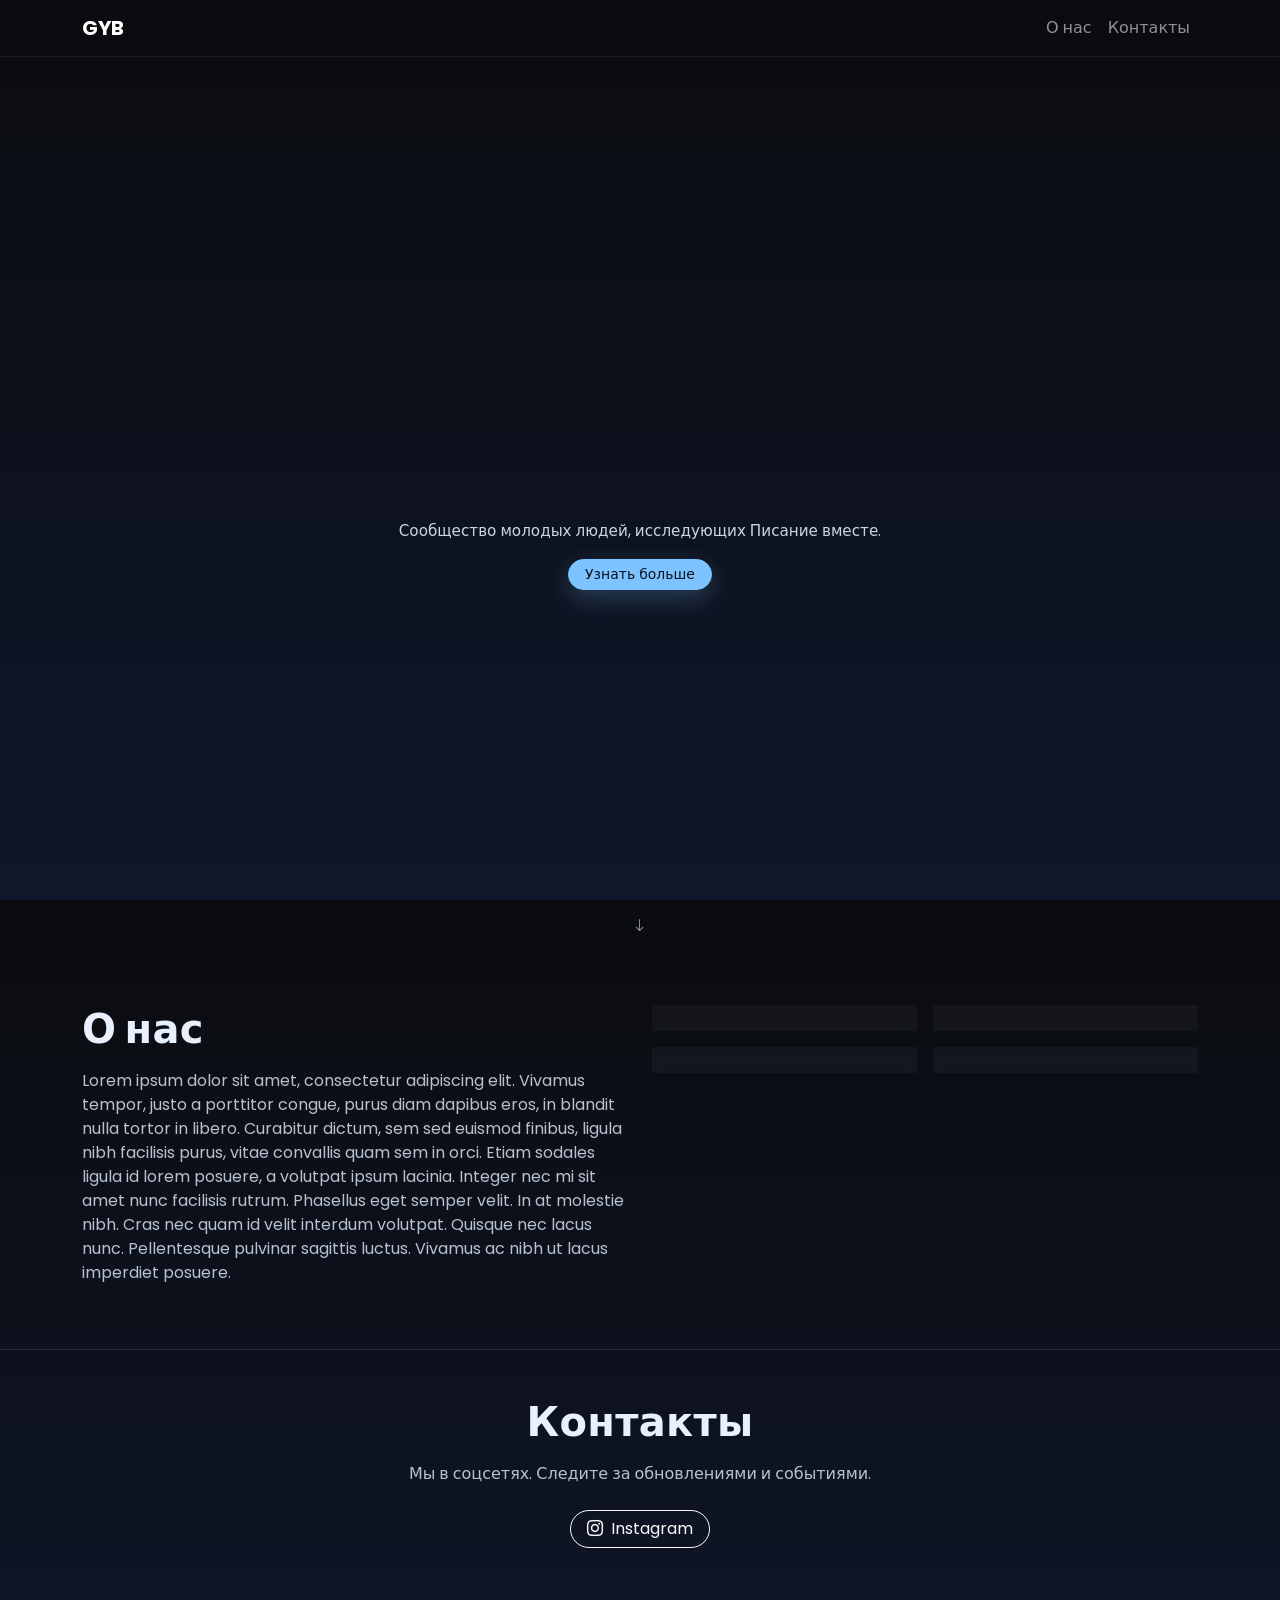
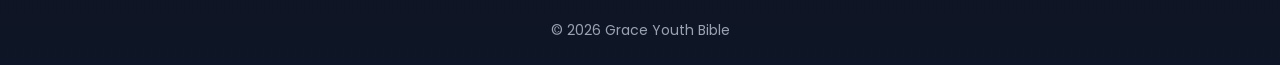
==== index.html @ 7046a21d "Rename grace_youth_bible_mobile_first_landing_bootstrap.html to index.html" ====
<!doctype html>
<html lang="ru">
<head>
  <meta charset="utf-8" />
  <meta name="viewport" content="width=device-width, initial-scale=1" />
  <title>Grace Youth Bible — Визитка</title>
  <meta name="description" content="Одностраничный сайт-визитка Grace Youth Bible: о нас и контакты." />

  <!-- Google Fonts -->
  <link href="https://fonts.googleapis.com/css2?family=Poppins:wght@300;400;600;700&family=Playfair+Display:wght@600;700&display=swap" rel="stylesheet" />

  <!-- Bootstrap 5 -->
  <link href="https://cdn.jsdelivr.net/npm/bootstrap@5.3.3/dist/css/bootstrap.min.css" rel="stylesheet" integrity="sha384-QWTKZyjpPEjISv5WaRU9OFeRpok6YctnYmDr5pNlyT2bRjXh0JMhjY6hW+ALEwIH" crossorigin="anonymous">

  <!-- Bootstrap Icons -->
  <link href="https://cdn.jsdelivr.net/npm/bootstrap-icons@1.11.3/font/bootstrap-icons.css" rel="stylesheet" />

  <style>
    :root {
      --bg: #0b0c10;
      --fg: #e8f0fe;
      --accent: #7cc3ff;
    }

    html, body { height: 100%; }
    body {
      font-family: 'Poppins', system-ui, -apple-system, Segoe UI, Roboto, sans-serif;
      color: var(--fg);
      background: linear-gradient(180deg, #0b0c10 0%, #0f172a 100%);
    }

    /* HERO */
    .hero {
      min-height: 100dvh;
      display: grid;
      place-items: center;
      position: relative;
      overflow: hidden;
      padding: 3rem 1rem;
    }
    .title-wrap {
      display: flex;
      align-items: center;
      justify-content: center;
      gap: .5rem;
      flex-wrap: nowrap;
      line-height: 1;
    }
    .title-part {
      font-family: 'Playfair Display', serif;
      font-weight: 700;
      font-size: clamp(2rem, 8vw, 5rem);
      letter-spacing: .5px;
      white-space: nowrap;
      text-wrap: balance;
    }

    /* Split fly-in animation */
    .title-left, .title-right { opacity: 0; }
    .animate .title-left, .animate .title-right { opacity: 1; }
    .title-left.animate-in { animation: slideInLeft 900ms cubic-bezier(.2,.8,.2,1) forwards; }
    .title-right.animate-in { animation: slideInRight 900ms cubic-bezier(.2,.8,.2,1) forwards; }
    .title-wrap.animate-join { animation: joinPulse 700ms 900ms ease forwards; }

    @keyframes slideInLeft {
      from { transform: translateX(-120vw); filter: blur(6px); }
      to   { transform: translateX(0);        filter: blur(0); }
    }
    @keyframes slideInRight {
      from { transform: translateX(120vw); filter: blur(6px); }
      to   { transform: translateX(0);      filter: blur(0); }
    }

    @keyframes joinPulse {
      0%   { transform: scale(1); }
      60%  { transform: scale(1.06); text-shadow: 0 6px 24px rgba(124,195,255,.45); }
      100% { transform: scale(1); }
    }

    .subtitle {
      margin-top: 1rem;
      color: #cbd5e1;
      font-size: .95rem;
    }

    .scroll-indicator {
      position: absolute; bottom: 1.25rem; left: 0; right: 0; text-align: center; font-size: .85rem; color: #9aa3b2;
    }

    .btn-accent {
      --bs-btn-color: #0b1220;
      --bs-btn-bg: var(--accent);
      --bs-btn-border-color: var(--accent);
      --bs-btn-hover-bg: #9ad0ff;
      --bs-btn-hover-border-color: #9ad0ff;
      --bs-btn-focus-shadow-rgb: 124,195,255;
      --bs-btn-active-bg: #6bb8ff;
      --bs-btn-active-border-color: #6bb8ff;
      box-shadow: 0 8px 24px rgba(124,195,255,.25);
    }

    /* Section styling */
    section { scroll-margin-top: 72px; }
    .section-title { font-weight:700; letter-spacing:.3px; }
    .section-muted { color:#b6c2d1; }

    .card {
      background: rgba(255,255,255,.04);
      border: 1px solid rgba(255,255,255,.08);
      backdrop-filter: blur(6px);
    }

    /* Footer */
    footer { color:#9aa3b2; }

    /* Accessibility: reduce motion */
    @media (prefers-reduced-motion: reduce) {
      .title-left.animate-in, .title-right.animate-in, .title-wrap.animate-join { animation: none !important; }
    }
  </style>
</head>
<body>
  <!-- Sticky Mobile Navbar -->
  <nav class="navbar navbar-dark navbar-expand-md sticky-top" style="background: rgba(11,12,16,.6); backdrop-filter: blur(6px); border-bottom: 1px solid rgba(255,255,255,.08);">
    <div class="container">
      <a class="navbar-brand fw-bold" href="#">GYB</a>
      <button class="navbar-toggler" type="button" data-bs-toggle="collapse" data-bs-target="#nav" aria-controls="nav" aria-expanded="false" aria-label="Toggle navigation">
        <span class="navbar-toggler-icon"></span>
      </button>
      <div class="collapse navbar-collapse" id="nav">
        <ul class="navbar-nav ms-auto">
          <li class="nav-item"><a class="nav-link" href="#about">О нас</a></li>
          <li class="nav-item"><a class="nav-link" href="#contacts">Контакты</a></li>
        </ul>
      </div>
    </div>
  </nav>

  <!-- HERO -->
  <header class="hero text-center">
    <div class="container">
      <div class="title-wrap" id="titleWrap" aria-label="Grace Youth Bible">
        <span class="title-part title-left" id="titleLeft">Grace Youth</span>
        <span class="title-part title-right" id="titleRight" style="color: var(--accent);">Bible</span>
      </div>
      <p class="subtitle">Сообщество молодых людей, исследующих Писание вместе.</p>
      <div class="mt-3">
        <a href="#about" class="btn btn-sm btn-accent rounded-pill px-3">Узнать больше</a>
      </div>
    </div>
    <div class="scroll-indicator">
      <i class="bi bi-arrow-down" aria-hidden="true"></i>
    </div>
  </header>

  <!-- ABOUT -->
  <section id="about" class="py-5 py-md-6">
    <div class="container">
      <div class="row g-4 align-items-start">
        <div class="col-12 col-lg-6">
          <h2 class="section-title display-6 mb-3">О нас</h2>
          <p class="section-muted">
            Lorem ipsum dolor sit amet, consectetur adipiscing elit. Vivamus tempor, justo a porttitor congue, purus diam dapibus eros, in blandit nulla tortor in libero. Curabitur dictum, sem sed euismod finibus, ligula nibh facilisis purus, vitae convallis quam sem in orci. Etiam sodales ligula id lorem posuere, a volutpat ipsum lacinia. Integer nec mi sit amet nunc facilisis rutrum. Phasellus eget semper velit. In at molestie nibh. Cras nec quam id velit interdum volutpat. Quisque nec lacus nunc. Pellentesque pulvinar sagittis luctus. Vivamus ac nibh ut lacus imperdiet posuere.
          </p>
        </div>
        <div class="col-12 col-lg-6">
          <div class="row g-3">
            <!-- 4 random responsive photos -->
            <div class="col-6">
              <div class="card overflow-hidden">
                <img src="https://picsum.photos/seed/gyb1/600/400" class="card-img-top" alt="Random" loading="lazy">
              </div>
            </div>
            <div class="col-6">
              <div class="card overflow-hidden">
                <img src="https://picsum.photos/seed/gyb2/600/400" class="card-img-top" alt="Random" loading="lazy">
              </div>
            </div>
            <div class="col-6">
              <div class="card overflow-hidden">
                <img src="https://picsum.photos/seed/gyb3/600/400" class="card-img-top" alt="Random" loading="lazy">
              </div>
            </div>
            <div class="col-6">
              <div class="card overflow-hidden">
                <img src="https://picsum.photos/seed/gyb4/600/400" class="card-img-top" alt="Random" loading="lazy">
              </div>
            </div>
          </div>
        </div>
      </div>
    </div>
  </section>

  <!-- CONTACTS -->
  <section id="contacts" class="py-5 py-md-6 border-top border-opacity-25" style="border-color: rgba(255,255,255,.1) !important;">
    <div class="container text-center">
      <h2 class="section-title display-6 mb-3">Контакты</h2>
      <p class="section-muted mb-4">Мы в соцсетях. Следите за обновлениями и событиями.</p>
      <div class="d-flex justify-content-center gap-3">
        <!-- Instagram mock link -->
        <a class="btn btn-outline-light rounded-pill px-3" href="https://instagram.com/your.handle" target="_blank" rel="noopener" aria-label="Instagram">
          <i class="bi bi-instagram me-1" aria-hidden="true"></i> Instagram
        </a>
        <!-- Add more when ready
        <a class="btn btn-outline-light rounded-pill px-3" href="#" aria-label="YouTube"><i class="bi bi-youtube me-1"></i> YouTube</a>
        <a class="btn btn-outline-light rounded-pill px-3" href="#" aria-label="Telegram"><i class="bi bi-telegram me-1"></i> Telegram</a> -->
      </div>
    </div>
  </section>

  <footer class="py-4 text-center">
    <div class="container small">© <span id="year"></span> Grace Youth Bible</div>
  </footer>

  <!-- Bootstrap JS -->
  <script src="https://cdn.jsdelivr.net/npm/bootstrap@5.3.3/dist/js/bootstrap.bundle.min.js" integrity="sha384-YvpcrYf0tY3lHB60NNkmXc5s9fDVZLESaAA55NDzOxhy9GkcIdslK1eN7N6jIeHz" crossorigin="anonymous"></script>

  <script>
    // Animate title on load
    window.addEventListener('DOMContentLoaded', () => {
      const left = document.getElementById('titleLeft');
      const right = document.getElementById('titleRight');
      const wrap = document.getElementById('titleWrap');
      // Trigger CSS animations with small delay for smoothness
      requestAnimationFrame(() => {
        left.classList.add('animate-in');
        right.classList.add('animate-in');
        wrap.classList.add('animate-join');
      });
      // Set current year
      document.getElementById('year').textContent = new Date().getFullYear();
    });
  </script>
</body>
</html>
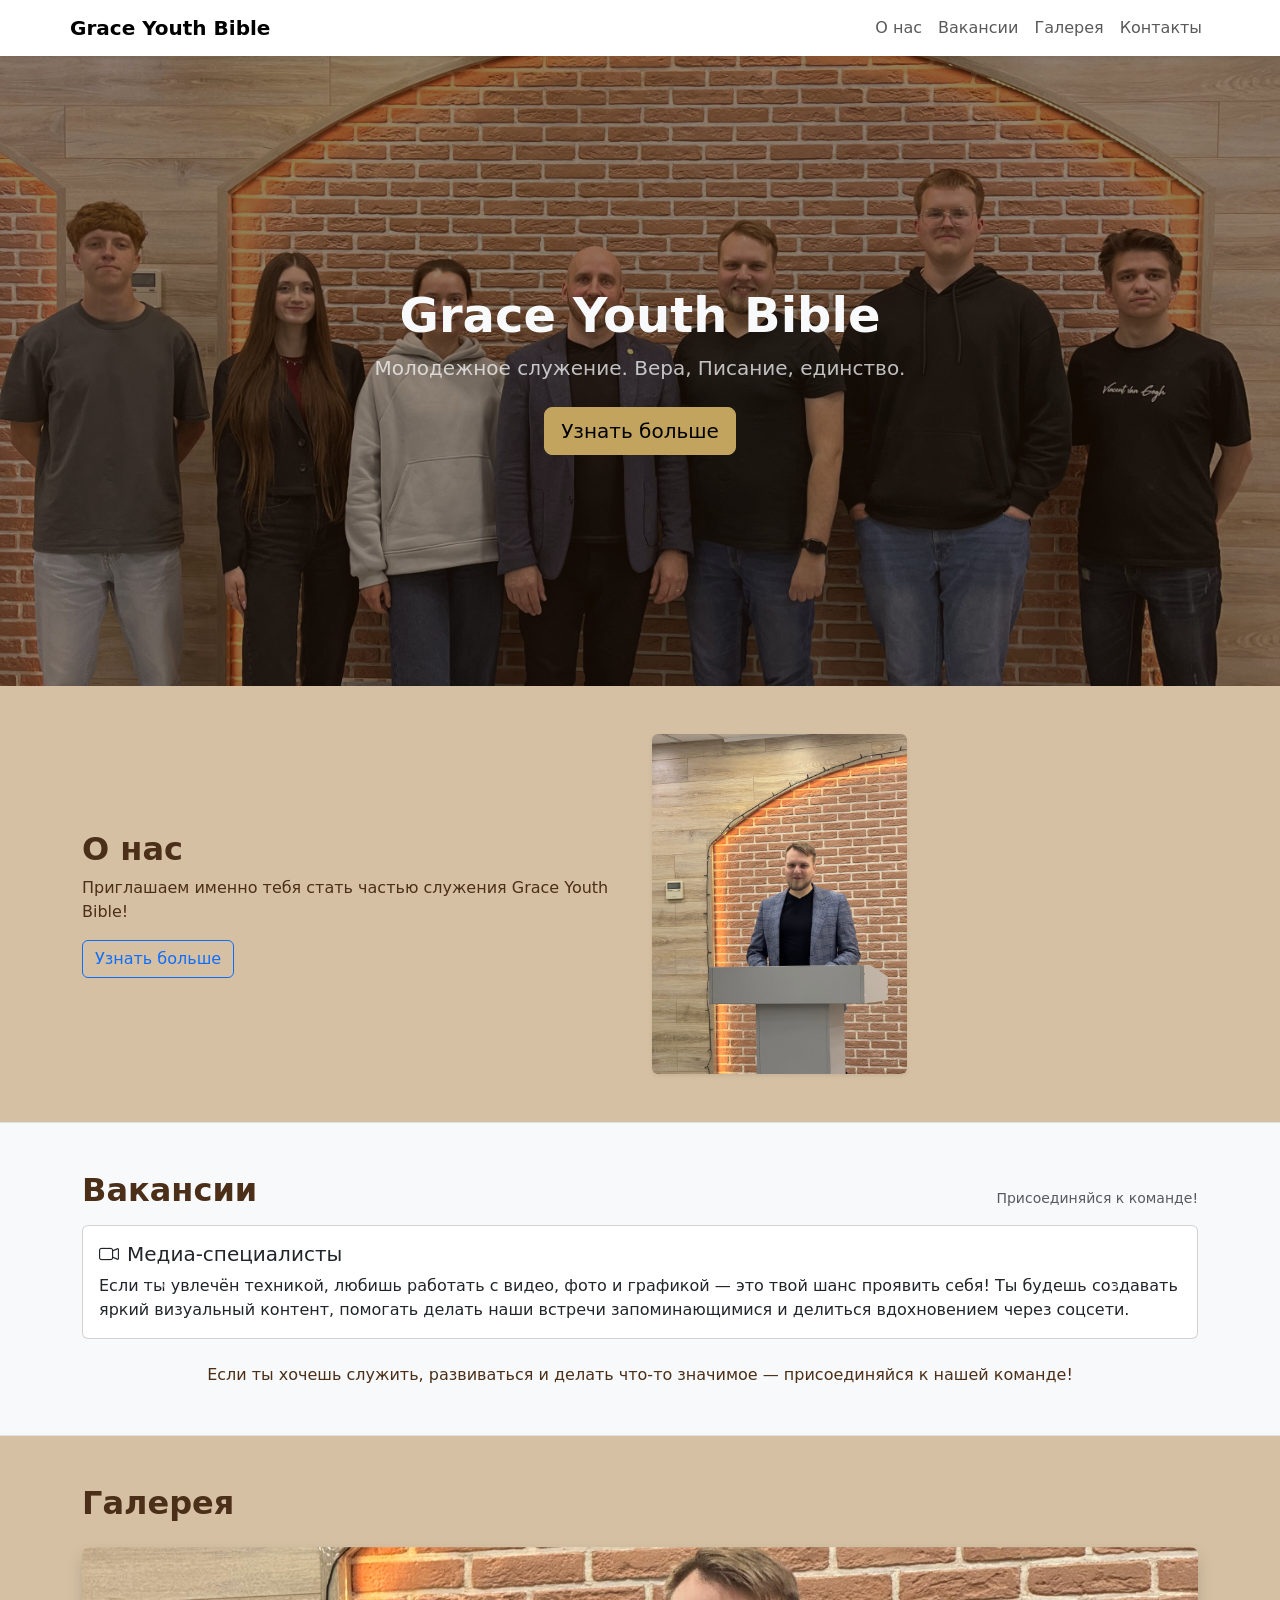
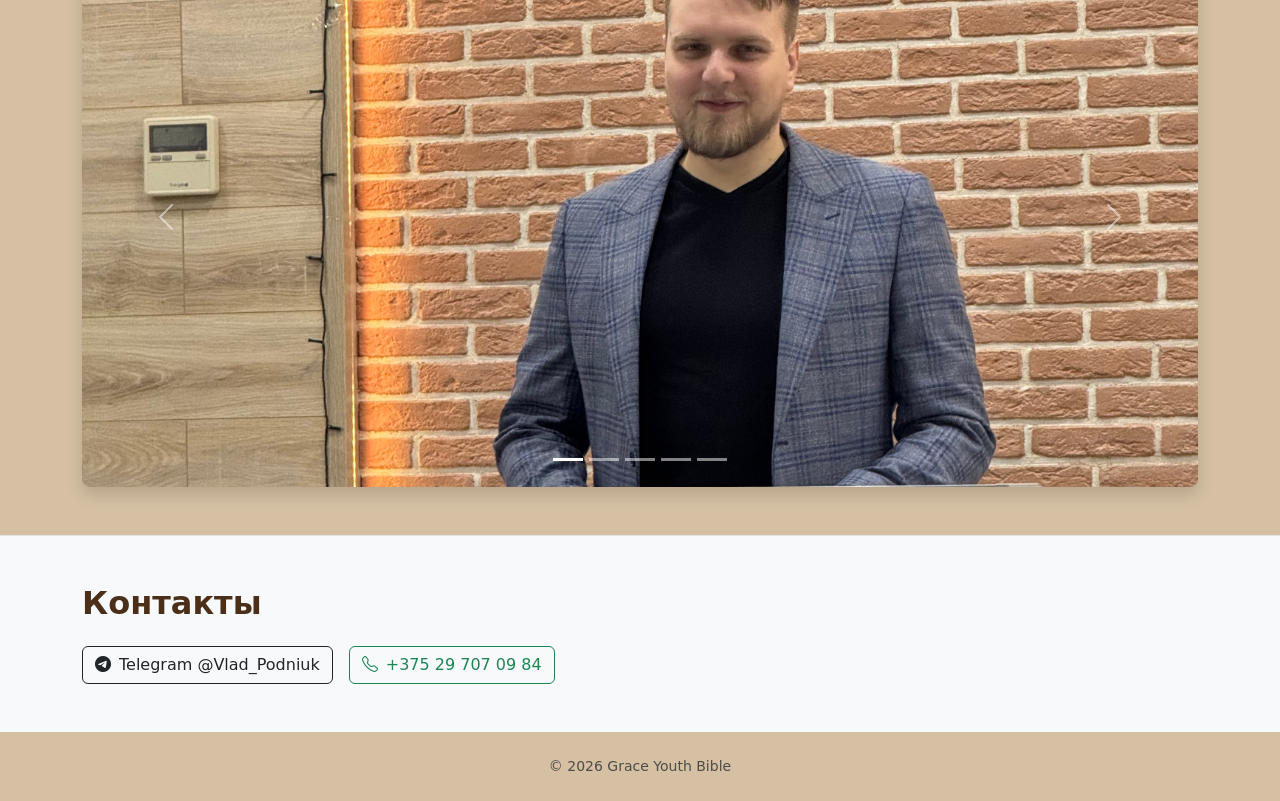
==== commit 8e8a2527: "feat: add first base" ====
--- a/index.html
+++ b/index.html
@@ -1,236 +1,160 @@
-<!doctype html>
+<!DOCTYPE html>
 <html lang="ru">
 <head>
-  <meta charset="utf-8" />
-  <meta name="viewport" content="width=device-width, initial-scale=1" />
-  <title>Grace Youth Bible — Визитка</title>
-  <meta name="description" content="Одностраничный сайт-визитка Grace Youth Bible: о нас и контакты." />
-
-  <!-- Google Fonts -->
-  <link href="https://fonts.googleapis.com/css2?family=Poppins:wght@300;400;600;700&family=Playfair+Display:wght@600;700&display=swap" rel="stylesheet" />
-
-  <!-- Bootstrap 5 -->
-  <link href="https://cdn.jsdelivr.net/npm/bootstrap@5.3.3/dist/css/bootstrap.min.css" rel="stylesheet" integrity="sha384-QWTKZyjpPEjISv5WaRU9OFeRpok6YctnYmDr5pNlyT2bRjXh0JMhjY6hW+ALEwIH" crossorigin="anonymous">
-
-  <!-- Bootstrap Icons -->
-  <link href="https://cdn.jsdelivr.net/npm/bootstrap-icons@1.11.3/font/bootstrap-icons.css" rel="stylesheet" />
-
-  <style>
-    :root {
-      --bg: #0b0c10;
-      --fg: #e8f0fe;
-      --accent: #7cc3ff;
-    }
-
-    html, body { height: 100%; }
-    body {
-      font-family: 'Poppins', system-ui, -apple-system, Segoe UI, Roboto, sans-serif;
-      color: var(--fg);
-      background: linear-gradient(180deg, #0b0c10 0%, #0f172a 100%);
-    }
-
-    /* HERO */
-    .hero {
-      min-height: 100dvh;
-      display: grid;
-      place-items: center;
-      position: relative;
-      overflow: hidden;
-      padding: 3rem 1rem;
-    }
-    .title-wrap {
-      display: flex;
-      align-items: center;
-      justify-content: center;
-      gap: .5rem;
-      flex-wrap: nowrap;
-      line-height: 1;
-    }
-    .title-part {
-      font-family: 'Playfair Display', serif;
-      font-weight: 700;
-      font-size: clamp(2rem, 8vw, 5rem);
-      letter-spacing: .5px;
-      white-space: nowrap;
-      text-wrap: balance;
-    }
-
-    /* Split fly-in animation */
-    .title-left, .title-right { opacity: 0; }
-    .animate .title-left, .animate .title-right { opacity: 1; }
-    .title-left.animate-in { animation: slideInLeft 900ms cubic-bezier(.2,.8,.2,1) forwards; }
-    .title-right.animate-in { animation: slideInRight 900ms cubic-bezier(.2,.8,.2,1) forwards; }
-    .title-wrap.animate-join { animation: joinPulse 700ms 900ms ease forwards; }
-
-    @keyframes slideInLeft {
-      from { transform: translateX(-120vw); filter: blur(6px); }
-      to   { transform: translateX(0);        filter: blur(0); }
-    }
-    @keyframes slideInRight {
-      from { transform: translateX(120vw); filter: blur(6px); }
-      to   { transform: translateX(0);      filter: blur(0); }
-    }
-
-    @keyframes joinPulse {
-      0%   { transform: scale(1); }
-      60%  { transform: scale(1.06); text-shadow: 0 6px 24px rgba(124,195,255,.45); }
-      100% { transform: scale(1); }
-    }
-
-    .subtitle {
-      margin-top: 1rem;
-      color: #cbd5e1;
-      font-size: .95rem;
-    }
-
-    .scroll-indicator {
-      position: absolute; bottom: 1.25rem; left: 0; right: 0; text-align: center; font-size: .85rem; color: #9aa3b2;
-    }
-
-    .btn-accent {
-      --bs-btn-color: #0b1220;
-      --bs-btn-bg: var(--accent);
-      --bs-btn-border-color: var(--accent);
-      --bs-btn-hover-bg: #9ad0ff;
-      --bs-btn-hover-border-color: #9ad0ff;
-      --bs-btn-focus-shadow-rgb: 124,195,255;
-      --bs-btn-active-bg: #6bb8ff;
-      --bs-btn-active-border-color: #6bb8ff;
-      box-shadow: 0 8px 24px rgba(124,195,255,.25);
-    }
-
-    /* Section styling */
-    section { scroll-margin-top: 72px; }
-    .section-title { font-weight:700; letter-spacing:.3px; }
-    .section-muted { color:#b6c2d1; }
-
-    .card {
-      background: rgba(255,255,255,.04);
-      border: 1px solid rgba(255,255,255,.08);
-      backdrop-filter: blur(6px);
-    }
-
-    /* Footer */
-    footer { color:#9aa3b2; }
-
-    /* Accessibility: reduce motion */
-    @media (prefers-reduced-motion: reduce) {
-      .title-left.animate-in, .title-right.animate-in, .title-wrap.animate-join { animation: none !important; }
-    }
-  </style>
+    <meta charset="UTF-8">
+    <meta name="viewport" content="width=device-width, initial-scale=1">
+    <title>Grace Youth Bible</title>
+    <meta name="description" content="Grace Youth Bible — молодежное служение. О нас, вакансии, галерея, контакты.">
+    <link rel="preconnect" href="https://cdn.jsdelivr.net" crossorigin>
+    <link href="https://cdn.jsdelivr.net/npm/bootstrap@5.3.3/dist/css/bootstrap.min.css" rel="stylesheet">
+    <link rel="stylesheet" href="https://cdn.jsdelivr.net/npm/bootstrap-icons@1.11.3/font/bootstrap-icons.css">
+    <link rel="stylesheet" href="styles.css">
 </head>
 <body>
-  <!-- Sticky Mobile Navbar -->
-  <nav class="navbar navbar-dark navbar-expand-md sticky-top" style="background: rgba(11,12,16,.6); backdrop-filter: blur(6px); border-bottom: 1px solid rgba(255,255,255,.08);">
-    <div class="container">
-      <a class="navbar-brand fw-bold" href="#">GYB</a>
-      <button class="navbar-toggler" type="button" data-bs-toggle="collapse" data-bs-target="#nav" aria-controls="nav" aria-expanded="false" aria-label="Toggle navigation">
-        <span class="navbar-toggler-icon"></span>
-      </button>
-      <div class="collapse navbar-collapse" id="nav">
-        <ul class="navbar-nav ms-auto">
-          <li class="nav-item"><a class="nav-link" href="#about">О нас</a></li>
-          <li class="nav-item"><a class="nav-link" href="#contacts">Контакты</a></li>
-        </ul>
-      </div>
-    </div>
-  </nav>
+    <header class="position-sticky top-0 z-3 shadow-sm bg-body" id="top">
+        <nav class="navbar navbar-expand-lg container">
+            <a class="navbar-brand fw-bold" href="#top">Grace Youth Bible</a>
+            <button class="navbar-toggler" type="button" data-bs-toggle="collapse" data-bs-target="#navbarGYB" aria-controls="navbarGYB" aria-expanded="false" aria-label="Toggle navigation">
+                <span class="navbar-toggler-icon"></span>
+            </button>
+            <div class="collapse navbar-collapse" id="navbarGYB">
+                <ul class="navbar-nav ms-auto mb-2 mb-lg-0">
+                    <li class="nav-item"><a class="nav-link" href="#about">О нас</a></li>
+                    <li class="nav-item"><a class="nav-link" href="#vacancies">Вакансии</a></li>
+                    <li class="nav-item"><a class="nav-link" href="#gallery">Галерея</a></li>
+                    <li class="nav-item"><a class="nav-link" href="#contacts">Контакты</a></li>
+                </ul>
+            </div>
+        </nav>
+    </header>
 
-  <!-- HERO -->
-  <header class="hero text-center">
-    <div class="container">
-      <div class="title-wrap" id="titleWrap" aria-label="Grace Youth Bible">
-        <span class="title-part title-left" id="titleLeft">Grace Youth</span>
-        <span class="title-part title-right" id="titleRight" style="color: var(--accent);">Bible</span>
-      </div>
-      <p class="subtitle">Сообщество молодых людей, исследующих Писание вместе.</p>
-      <div class="mt-3">
-        <a href="#about" class="btn btn-sm btn-accent rounded-pill px-3">Узнать больше</a>
-      </div>
-    </div>
-    <div class="scroll-indicator">
-      <i class="bi bi-arrow-down" aria-hidden="true"></i>
-    </div>
-  </header>
+    <section class="hero d-flex align-items-center text-center text-light">
+        <div class="container py-5">
+            <h1 class="display-5 fw-bold">Grace Youth Bible</h1>
+            <p class="lead opacity-75">Молодежное служение. Вера, Писание, единство.</p>
+            <a href="#about" class="btn btn-warning btn-lg mt-2">Узнать больше</a>
+        </div>
+    </section>
 
-  <!-- ABOUT -->
-  <section id="about" class="py-5 py-md-6">
-    <div class="container">
-      <div class="row g-4 align-items-start">
-        <div class="col-12 col-lg-6">
-          <h2 class="section-title display-6 mb-3">О нас</h2>
-          <p class="section-muted">
-            Lorem ipsum dolor sit amet, consectetur adipiscing elit. Vivamus tempor, justo a porttitor congue, purus diam dapibus eros, in blandit nulla tortor in libero. Curabitur dictum, sem sed euismod finibus, ligula nibh facilisis purus, vitae convallis quam sem in orci. Etiam sodales ligula id lorem posuere, a volutpat ipsum lacinia. Integer nec mi sit amet nunc facilisis rutrum. Phasellus eget semper velit. In at molestie nibh. Cras nec quam id velit interdum volutpat. Quisque nec lacus nunc. Pellentesque pulvinar sagittis luctus. Vivamus ac nibh ut lacus imperdiet posuere.
-          </p>
-        </div>
-        <div class="col-12 col-lg-6">
-          <div class="row g-3">
-            <!-- 4 random responsive photos -->
-            <div class="col-6">
-              <div class="card overflow-hidden">
-                <img src="https://picsum.photos/seed/gyb1/600/400" class="card-img-top" alt="Random" loading="lazy">
-              </div>
+    <main>
+        <!-- About -->
+        <section id="about" class="py-5 border-bottom">
+            <div class="container">
+                <div class="row align-items-center g-4">
+                    <div class="col-12 col-md-6">
+                        <h2 class="section-title">О нас</h2>
+                        <p class="mb-3">Приглашаем именно тебя стать частью служения Grace Youth Bible!</p>
+                        <button class="btn btn-outline-primary" data-bs-toggle="collapse" data-bs-target="#aboutMore" aria-expanded="false" aria-controls="aboutMore">Узнать больше</button>
+                    </div>
+                    <div class="col-12 col-md-6 order-first order-md-last">
+                        <img src="images/IMG_2755.jpg" class="img-fluid rounded shadow-sm object-fit-cover about-image" alt="Grace Youth Bible">
+                    </div>
+                </div>
+                <div class="collapse mt-4" id="aboutMore">
+                    <div class="card card-body lead">
+                        В нашей церкви стартует новое молодежное служение — Grace Youth Bible! Это уникальная возможность для духовного роста, укрепления веры и глубокого изучения Писания. На наших встречах тебя ждут интересные программы, вдохновляющие спикеры, глубокое изучение писания и многое другое, что поможет лучше познать Бога. Если ты хочешь использовать свои таланты и время для служения Господу и поддержать молодежь, присоединяйся к команде Grace Youth Bible! Вместе мы сможем сделать наше служение ярким и значимым. Ждем тебя!
+                    </div>
+                </div>
             </div>
-            <div class="col-6">
-              <div class="card overflow-hidden">
-                <img src="https://picsum.photos/seed/gyb2/600/400" class="card-img-top" alt="Random" loading="lazy">
-              </div>
+        </section>
+
+        <!-- Vacancies Slider -->
+        <section id="vacancies" class="py-5 bg-light border-bottom">
+            <div class="container">
+                <div class="d-flex justify-content-between align-items-end mb-3">
+                    <h2 class="section-title m-0">Вакансии</h2>
+                    <div class="text-muted small">Присоединяйся к команде!</div>
+                </div>
+
+                <div id="vacancyCarousel" class="carousel slide" data-bs-ride="carousel">
+                    <div class="carousel-inner">
+                        <div class="carousel-item active">
+                            <div class="card h-100">
+                                <div class="card-body">
+                                    <h5 class="card-title"><i class="bi bi-camera-video me-2"></i>Медиа-специалисты</h5>
+                                    <p class="card-text">Если ты увлечён техникой, любишь работать с видео, фото и графикой — это твой шанс проявить себя! Ты будешь создавать яркий визуальный контент, помогать делать наши встречи запоминающимися и делиться вдохновением через соцсети.</p>
+                                </div>
+                            </div>
+                        </div>
+                        <div class="carousel-item">
+                            <div class="card h-100">
+                                <div class="card-body">
+                                    <h5 class="card-title"><i class="bi bi-pencil-square me-2"></i>Текстовики</h5>
+                                    <p class="card-text">Если ты умеешь красиво и интересно писать — добро пожаловать! Анонсы, посты, сценарии и размышления, которые помогают молодежи лучше понять Слово Божие.</p>
+                                </div>
+                            </div>
+                        </div>
+                        <div class="carousel-item">
+                            <div class="card h-100">
+                                <div class="card-body">
+                                    <h5 class="card-title"><i class="bi bi-book me-2"></i>Библия для религиозных</h5>
+                                    <p class="card-text">Любишь изучать Библию и делиться этим с другими? Веди встречи по углублённому изучению Писания, помогай молодым людям расти духовно, отвечай на вопросы и молись за них.</p>
+                                </div>
+                            </div>
+                        </div>
+                        <div class="carousel-item">
+                            <div class="card h-100">
+                                <div class="card-body">
+                                    <h5 class="card-title"><i class="bi bi-brush me-2"></i>Декораторы</h5>
+                                    <p class="card-text">Украшай зал, придумывай тематические декорации и создавай особую атмосферу для встреч и праздников. Если есть талант к дизайну или рукоделию — это для тебя!</p>
+                                </div>
+                            </div>
+                        </div>
+                    </div>
+                    <button class="carousel-control-prev" type="button" data-bs-target="#vacancyCarousel" data-bs-slide="prev">
+                        <span class="carousel-control-prev-icon" aria-hidden="true"></span>
+                        <span class="visually-hidden">Previous</span>
+                    </button>
+                    <button class="carousel-control-next" type="button" data-bs-target="#vacancyCarousel" data-bs-slide="next">
+                        <span class="carousel-control-next-icon" aria-hidden="true"></span>
+                        <span class="visually-hidden">Next</span>
+                    </button>
+                </div>
+
+                <p class="mt-4 mb-0 text-center">Если ты хочешь служить, развиваться и делать что-то значимое — присоединяйся к нашей команде!</p>
             </div>
-            <div class="col-6">
-              <div class="card overflow-hidden">
-                <img src="https://picsum.photos/seed/gyb3/600/400" class="card-img-top" alt="Random" loading="lazy">
-              </div>
+        </section>
+
+        <!-- Gallery -->
+        <section id="gallery" class="py-5 border-bottom">
+            <div class="container">
+                <h2 class="section-title mb-4">Галерея</h2>
+                <div id="galleryCarousel" class="carousel slide gallery-carousel" data-bs-ride="carousel">
+                    <div class="carousel-indicators" id="galleryIndicators"><!-- indicators via JS --></div>
+                    <div class="carousel-inner" id="galleryInner"><!-- slides via JS --></div>
+                    <button class="carousel-control-prev" type="button" data-bs-target="#galleryCarousel" data-bs-slide="prev">
+                        <span class="carousel-control-prev-icon" aria-hidden="true"></span>
+                        <span class="visually-hidden">Previous</span>
+                    </button>
+                    <button class="carousel-control-next" type="button" data-bs-target="#galleryCarousel" data-bs-slide="next">
+                        <span class="carousel-control-next-icon" aria-hidden="true"></span>
+                        <span class="visually-hidden">Next</span>
+                    </button>
+                </div>
             </div>
-            <div class="col-6">
-              <div class="card overflow-hidden">
-                <img src="https://picsum.photos/seed/gyb4/600/400" class="card-img-top" alt="Random" loading="lazy">
-              </div>
+        </section>
+
+        <!-- Contacts -->
+        <section id="contacts" class="py-5 bg-light">
+            <div class="container">
+                <h2 class="section-title mb-4">Контакты</h2>
+                <div class="d-flex flex-column flex-md-row align-items-start gap-3">
+                    <a class="btn btn-outline-dark d-inline-flex align-items-center" href="https://t.me/Vlad_Podniuk" target="_blank" rel="noopener">
+                        <i class="bi bi-telegram me-2"></i> Telegram @Vlad_Podniuk
+                    </a>
+                    <a class="btn btn-outline-success d-inline-flex align-items-center" href="tel:+375297070984">
+                        <i class="bi bi-telephone me-2"></i> +375 29 707 09 84
+                    </a>
+                </div>
             </div>
-          </div>
-        </div>
-      </div>
-    </div>
-  </section>
+        </section>
+    </main>
 
-  <!-- CONTACTS -->
-  <section id="contacts" class="py-5 py-md-6 border-top border-opacity-25" style="border-color: rgba(255,255,255,.1) !important;">
-    <div class="container text-center">
-      <h2 class="section-title display-6 mb-3">Контакты</h2>
-      <p class="section-muted mb-4">Мы в соцсетях. Следите за обновлениями и событиями.</p>
-      <div class="d-flex justify-content-center gap-3">
-        <!-- Instagram mock link -->
-        <a class="btn btn-outline-light rounded-pill px-3" href="https://instagram.com/your.handle" target="_blank" rel="noopener" aria-label="Instagram">
-          <i class="bi bi-instagram me-1" aria-hidden="true"></i> Instagram
-        </a>
-        <!-- Add more when ready
-        <a class="btn btn-outline-light rounded-pill px-3" href="#" aria-label="YouTube"><i class="bi bi-youtube me-1"></i> YouTube</a>
-        <a class="btn btn-outline-light rounded-pill px-3" href="#" aria-label="Telegram"><i class="bi bi-telegram me-1"></i> Telegram</a> -->
-      </div>
-    </div>
-  </section>
+    <footer class="py-4 text-center small text-muted">
+        <div class="container">© <span id="year"></span> Grace Youth Bible</div>
+    </footer>
 
-  <footer class="py-4 text-center">
-    <div class="container small">© <span id="year"></span> Grace Youth Bible</div>
-  </footer>
-
-  <!-- Bootstrap JS -->
-  <script src="https://cdn.jsdelivr.net/npm/bootstrap@5.3.3/dist/js/bootstrap.bundle.min.js" integrity="sha384-YvpcrYf0tY3lHB60NNkmXc5s9fDVZLESaAA55NDzOxhy9GkcIdslK1eN7N6jIeHz" crossorigin="anonymous"></script>
-
-  <script>
-    // Animate title on load
-    window.addEventListener('DOMContentLoaded', () => {
-      const left = document.getElementById('titleLeft');
-      const right = document.getElementById('titleRight');
-      const wrap = document.getElementById('titleWrap');
-      // Trigger CSS animations with small delay for smoothness
-      requestAnimationFrame(() => {
-        left.classList.add('animate-in');
-        right.classList.add('animate-in');
-        wrap.classList.add('animate-join');
-      });
-      // Set current year
-      document.getElementById('year').textContent = new Date().getFullYear();
-    });
-  </script>
+    <script src="https://cdn.jsdelivr.net/npm/bootstrap@5.3.3/dist/js/bootstrap.bundle.min.js"></script>
+    <script src="main.js"></script>
 </body>
-</html>
+</html>
--- a/styles.css
+++ b/styles.css
@@ -0,0 +1,71 @@
+:root{
+  --gyb-hero-overlay: rgba(36, 20, 5, .50);
+  --gyb-parchment: #d5c0a3;
+  --gyb-ink: #4b2f18;
+  --gyb-accent: #c2a45f;
+}
+
+body{
+  font-family: system-ui, -apple-system, Segoe UI, Roboto, Ubuntu, Cantarell, Noto Sans, sans-serif;
+  color: var(--gyb-ink);
+  background: var(--gyb-parchment);
+}
+
+.hero{
+  min-height: 60vh;
+  background-image: linear-gradient(var(--gyb-hero-overlay), var(--gyb-hero-overlay)), var(--hero-image, url("images/IMG_2758.jpg"));
+  background-size: cover;
+  background-position: center;
+}
+
+.section-title{
+  font-weight: 800;
+}
+
+.about-image{
+  height: 280px;
+}
+
+@media (min-width: 768px){
+  .hero{ min-height: 70vh; }
+  .about-image{ height: 340px; }
+}
+
+#galleryGrid img{
+  transition: transform .2s ease-out;
+}
+
+#galleryGrid img:hover{
+  transform: scale(1.02);
+}
+
+.modal-img{
+  width: 100%;
+  height: auto;
+}
+
+.btn-warning{
+  background-color: var(--gyb-accent);
+  border-color: var(--gyb-accent);
+}
+
+.gallery-carousel .carousel-inner{
+  border-radius: .5rem;
+  overflow: hidden;
+  box-shadow: 0 0.5rem 1rem rgba(0,0,0,.15);
+}
+
+.gallery-carousel .carousel-item{
+  height: 48vh;
+}
+
+@media (min-width: 768px){
+  .gallery-carousel .carousel-item{ height: 60vh; }
+}
+
+.gallery-carousel .carousel-item img{
+  width: 100%;
+  height: 100%;
+  object-fit: cover;
+}
+
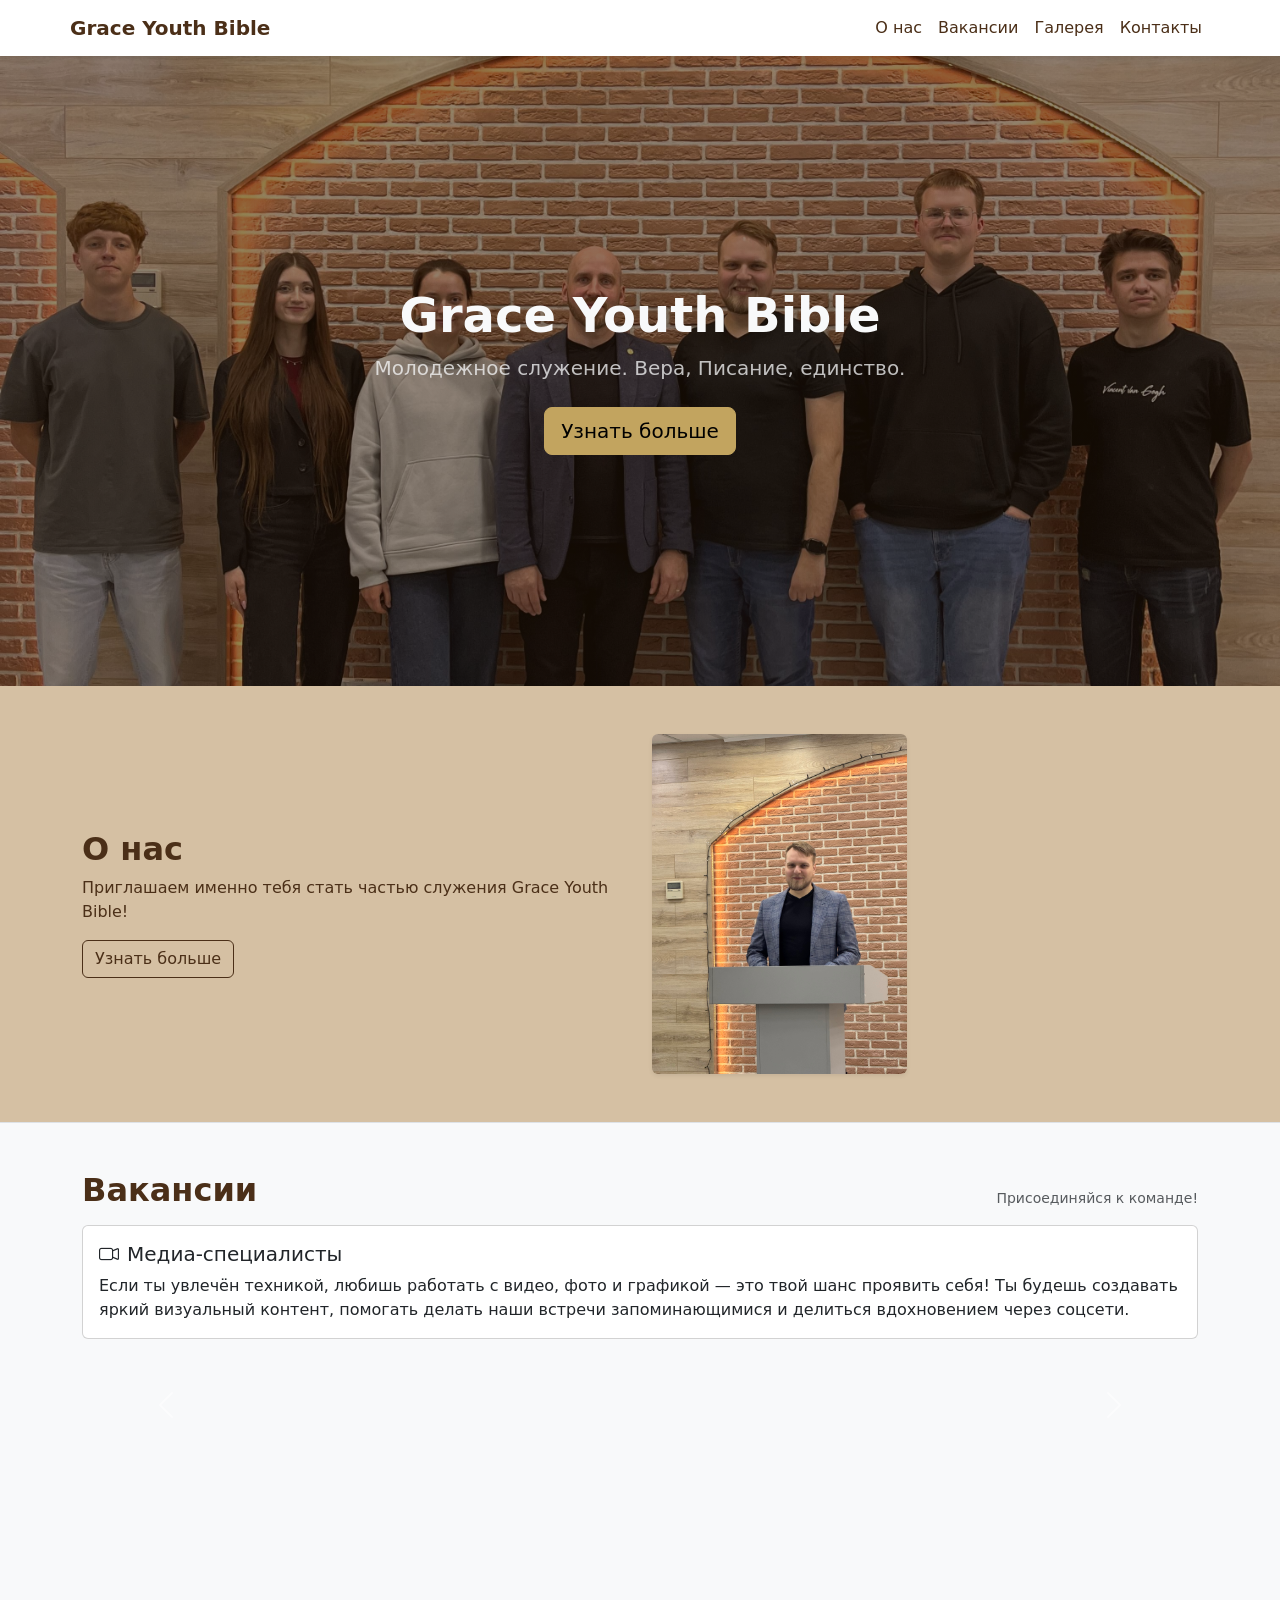
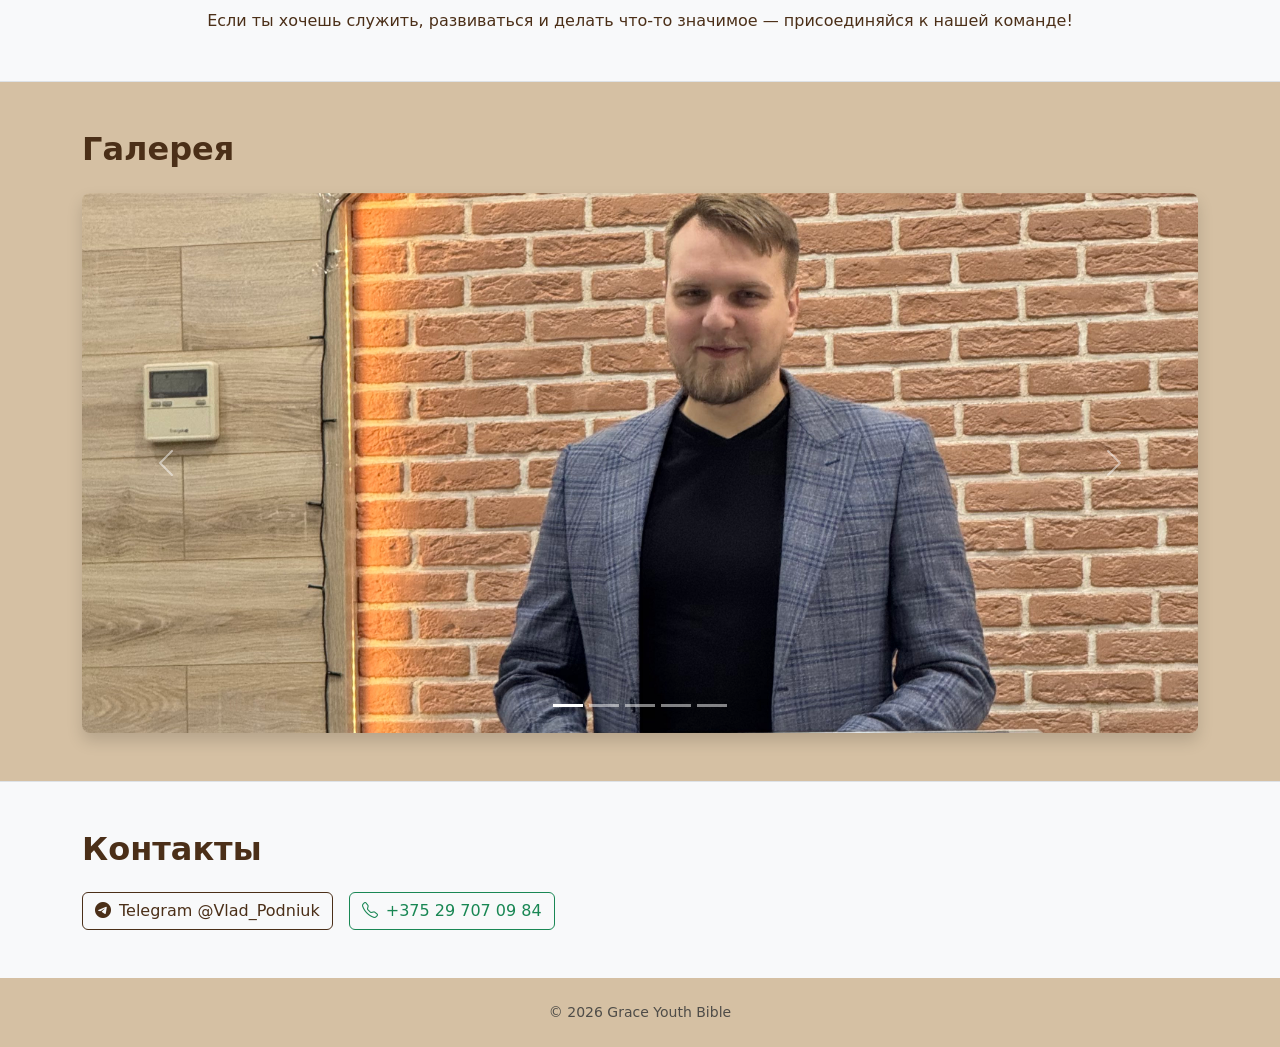
==== commit cdb7c162: "feat: some small fixes" ====
--- a/index.html
+++ b/index.html
@@ -44,15 +44,15 @@
                     <div class="col-12 col-md-6">
                         <h2 class="section-title">О нас</h2>
                         <p class="mb-3">Приглашаем именно тебя стать частью служения Grace Youth Bible!</p>
-                        <button class="btn btn-outline-primary" data-bs-toggle="collapse" data-bs-target="#aboutMore" aria-expanded="false" aria-controls="aboutMore">Узнать больше</button>
+                        <button class="btn btn-outline-dark" data-bs-toggle="collapse" data-bs-target="#aboutMore" aria-expanded="false" aria-controls="aboutMore">Узнать больше</button>
                     </div>
                     <div class="col-12 col-md-6 order-first order-md-last">
-                        <img src="images/IMG_2755.jpg" class="img-fluid rounded shadow-sm object-fit-cover about-image" alt="Grace Youth Bible">
+                        <img src="images/IMG_2755.jpg" class="img-fluid rounded shadow-sm object-fit-cover object-position-center about-image" alt="Grace Youth Bible">
                     </div>
                 </div>
                 <div class="collapse mt-4" id="aboutMore">
                     <div class="card card-body lead">
-                        В нашей церкви стартует новое молодежное служение — Grace Youth Bible! Это уникальная возможность для духовного роста, укрепления веры и глубокого изучения Писания. На наших встречах тебя ждут интересные программы, вдохновляющие спикеры, глубокое изучение писания и многое другое, что поможет лучше познать Бога. Если ты хочешь использовать свои таланты и время для служения Господу и поддержать молодежь, присоединяйся к команде Grace Youth Bible! Вместе мы сможем сделать наше служение ярким и значимым. Ждем тебя!
+                        В нашей церкви стартует новое молодежное служение — Grace Youth Bible! Это уникальная возможность для духовного роста, укрепления веры и глубокого изучения Писания. На наших встречах тебя ждут интересные программы, вдохновляющие спикеры, глубокое изучение Писания и многое другое, что поможет лучше познать Бога. Если ты хочешь использовать свои таланты и время для служения Господу и поддержать молодежь, присоединяйся к команде Grace Youth Bible! Вместе мы сможем сделать наше служение ярким и значимым. Ждем тебя!
                     </div>
                 </div>
             </div>
@@ -115,7 +115,6 @@
             </div>
         </section>
 
-        <!-- Gallery -->
         <section id="gallery" class="py-5 border-bottom">
             <div class="container">
                 <h2 class="section-title mb-4">Галерея</h2>
--- a/styles.css
+++ b/styles.css
@@ -10,6 +10,12 @@
   color: var(--gyb-ink);
   background: var(--gyb-parchment);
 }
+
+a, .nav-link, .navbar-brand { color: var(--gyb-ink); }
+a:hover, .nav-link:hover { color: #2d1c0e; }
+.btn-outline-dark { border-color: var(--gyb-ink); color: var(--gyb-ink); }
+.btn-outline-dark:hover { background-color: var(--gyb-ink); color: #fff; }
+.navbar .nav-link.active { color: var(--gyb-accent); }
 
 .hero{
   min-height: 60vh;
@@ -25,6 +31,9 @@
 .about-image{
   height: 280px;
 }
+
+.object-position-center{ object-position: center; }
+.object-fit-cover{ object-fit: cover; }
 
 @media (min-width: 768px){
   .hero{ min-height: 70vh; }
@@ -49,6 +58,27 @@
   border-color: var(--gyb-accent);
 }
 
+/* Vacancies: lock heights to prevent jumping */
+#vacancies .carousel .card{
+  height: 100%;
+}
+#vacancies .carousel-item{
+  min-height: 280px;
+}
+#vacancies .card-body{
+  display: flex;
+  flex-direction: column;
+}
+#vacancies .card-title{ flex: 0 0 auto; }
+#vacancies .card-text{ flex: 1 1 auto; }
+
+@media (min-width: 576px){
+  #vacancies .carousel-item{ min-height: 320px; }
+}
+@media (min-width: 768px){
+  #vacancies .carousel-item{ min-height: 360px; }
+}
+
 .gallery-carousel .carousel-inner{
   border-radius: .5rem;
   overflow: hidden;
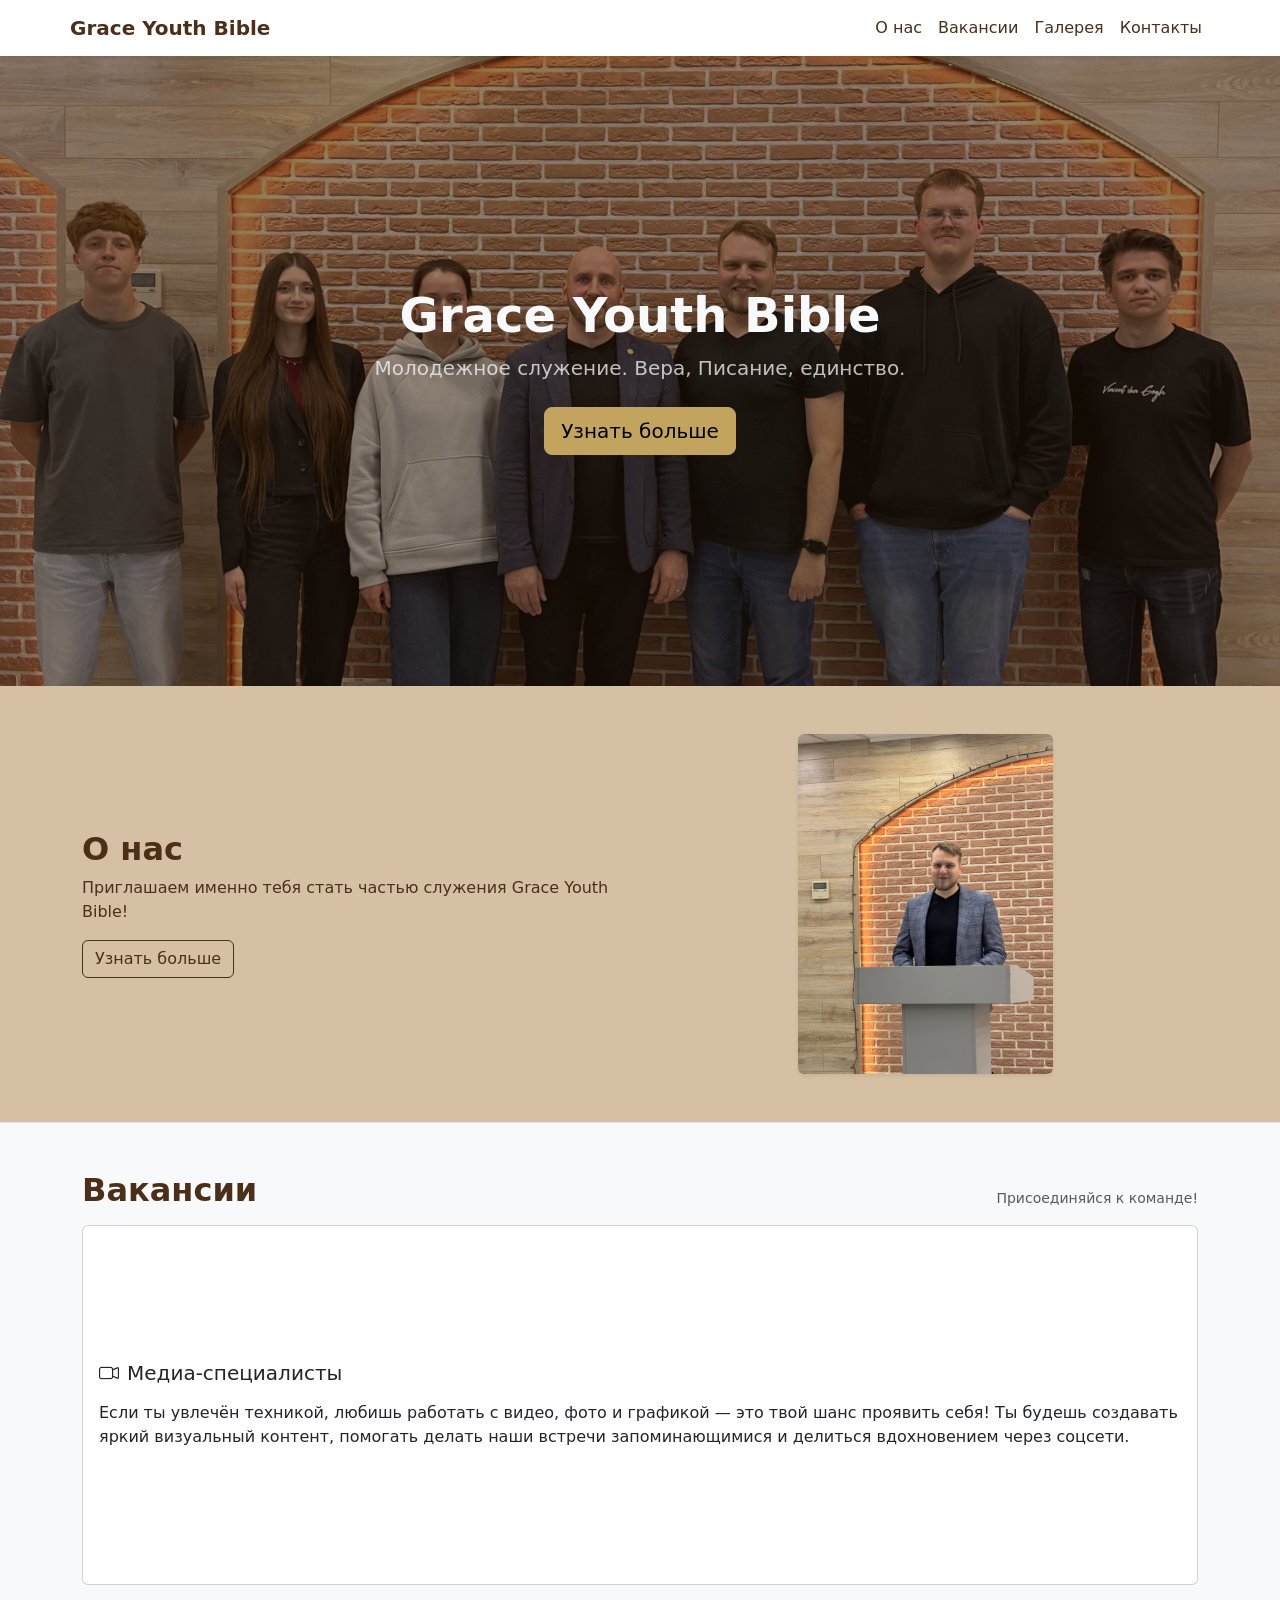
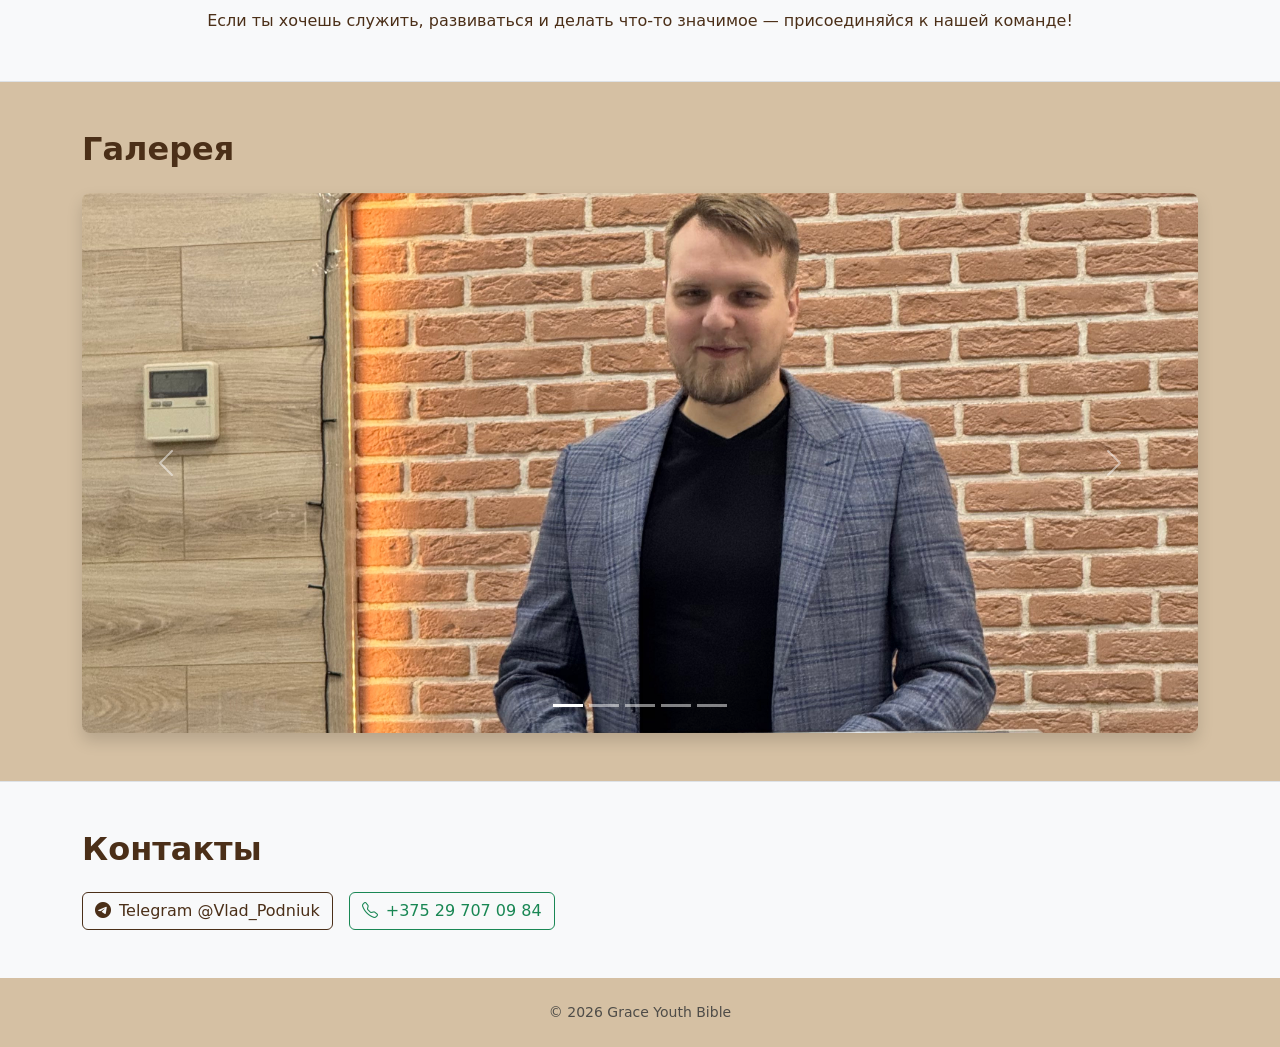
==== commit ecaba150: "feat: update some styles, center image, adjust header" ====
--- a/index.html
+++ b/index.html
@@ -5,6 +5,9 @@
     <meta name="viewport" content="width=device-width, initial-scale=1">
     <title>Grace Youth Bible</title>
     <meta name="description" content="Grace Youth Bible — молодежное служение. О нас, вакансии, галерея, контакты.">
+    <link rel="icon" type="image/jpeg" href="images/logo.jpg">
+    <link rel="shortcut icon" type="image/jpeg" href="images/logo.jpg">
+    <link rel="apple-touch-icon" href="images/logo.jpg">
     <link rel="preconnect" href="https://cdn.jsdelivr.net" crossorigin>
     <link href="https://cdn.jsdelivr.net/npm/bootstrap@5.3.3/dist/css/bootstrap.min.css" rel="stylesheet">
     <link rel="stylesheet" href="https://cdn.jsdelivr.net/npm/bootstrap-icons@1.11.3/font/bootstrap-icons.css">
@@ -156,4 +159,4 @@
     <script src="https://cdn.jsdelivr.net/npm/bootstrap@5.3.3/dist/js/bootstrap.bundle.min.js"></script>
     <script src="main.js"></script>
 </body>
-</html>+</html>
--- a/styles.css
+++ b/styles.css
@@ -30,6 +30,9 @@
 
 .about-image{
   height: 280px;
+  display: block;
+  margin-left: auto;
+  margin-right: auto;
 }
 
 .object-position-center{ object-position: center; }
@@ -58,25 +61,28 @@
   border-color: var(--gyb-accent);
 }
 
-/* Vacancies: lock heights to prevent jumping */
+/* Vacancies: fixed height, content-centered vertically */
 #vacancies .carousel .card{
   height: 100%;
 }
 #vacancies .carousel-item{
-  min-height: 280px;
+  height: 280px;
 }
 #vacancies .card-body{
+  height: 100%;
   display: flex;
   flex-direction: column;
+  justify-content: center; /* equal space above/below content */
+  gap: .5rem;
 }
 #vacancies .card-title{ flex: 0 0 auto; }
-#vacancies .card-text{ flex: 1 1 auto; }
+#vacancies .card-text{ flex: 0 0 auto; }
 
 @media (min-width: 576px){
-  #vacancies .carousel-item{ min-height: 320px; }
+  #vacancies .carousel-item{ height: 320px; }
 }
 @media (min-width: 768px){
-  #vacancies .carousel-item{ min-height: 360px; }
+  #vacancies .carousel-item{ height: 360px; }
 }
 
 .gallery-carousel .carousel-inner{
@@ -99,3 +105,10 @@
   object-fit: cover;
 }
 
+/* Mobile header: add safe horizontal padding */
+@media (max-width: 575.98px){
+  header#top .navbar.container{
+    padding-left: 1rem;
+    padding-right: 1rem;
+  }
+}
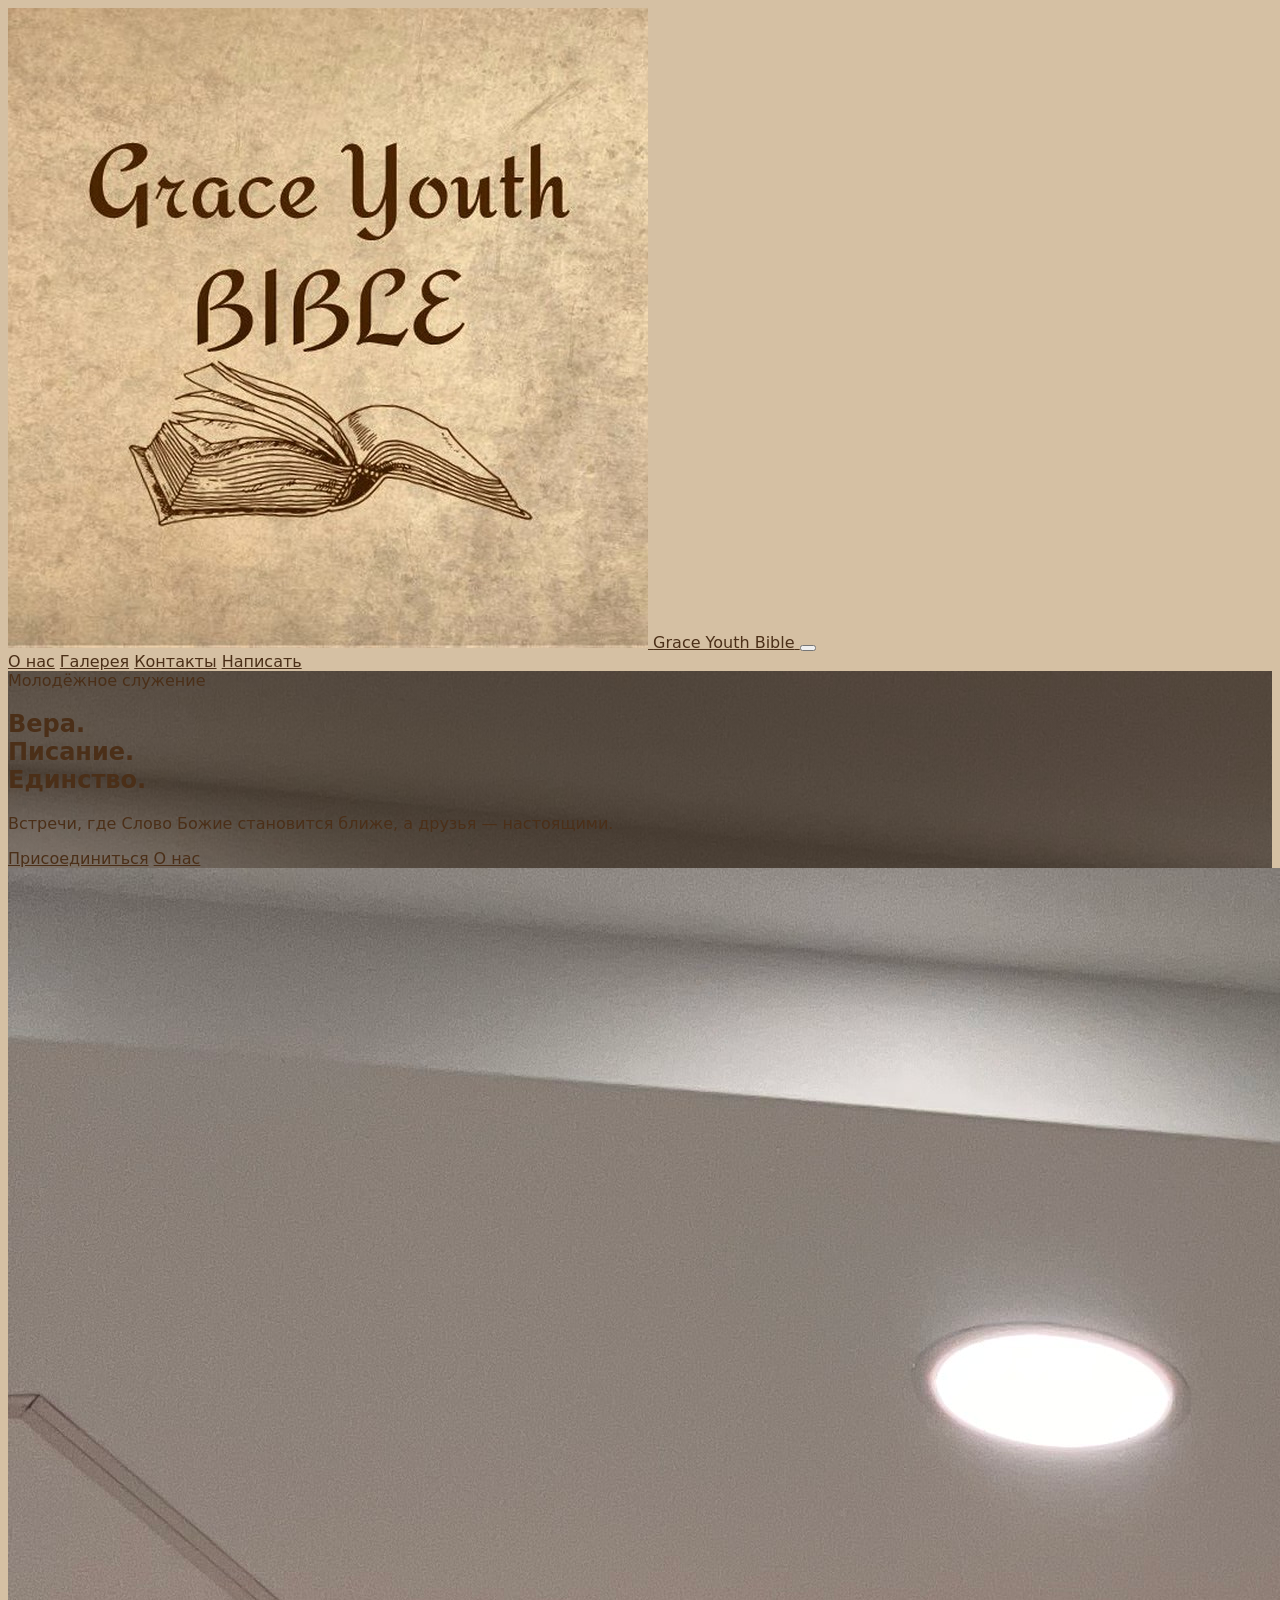
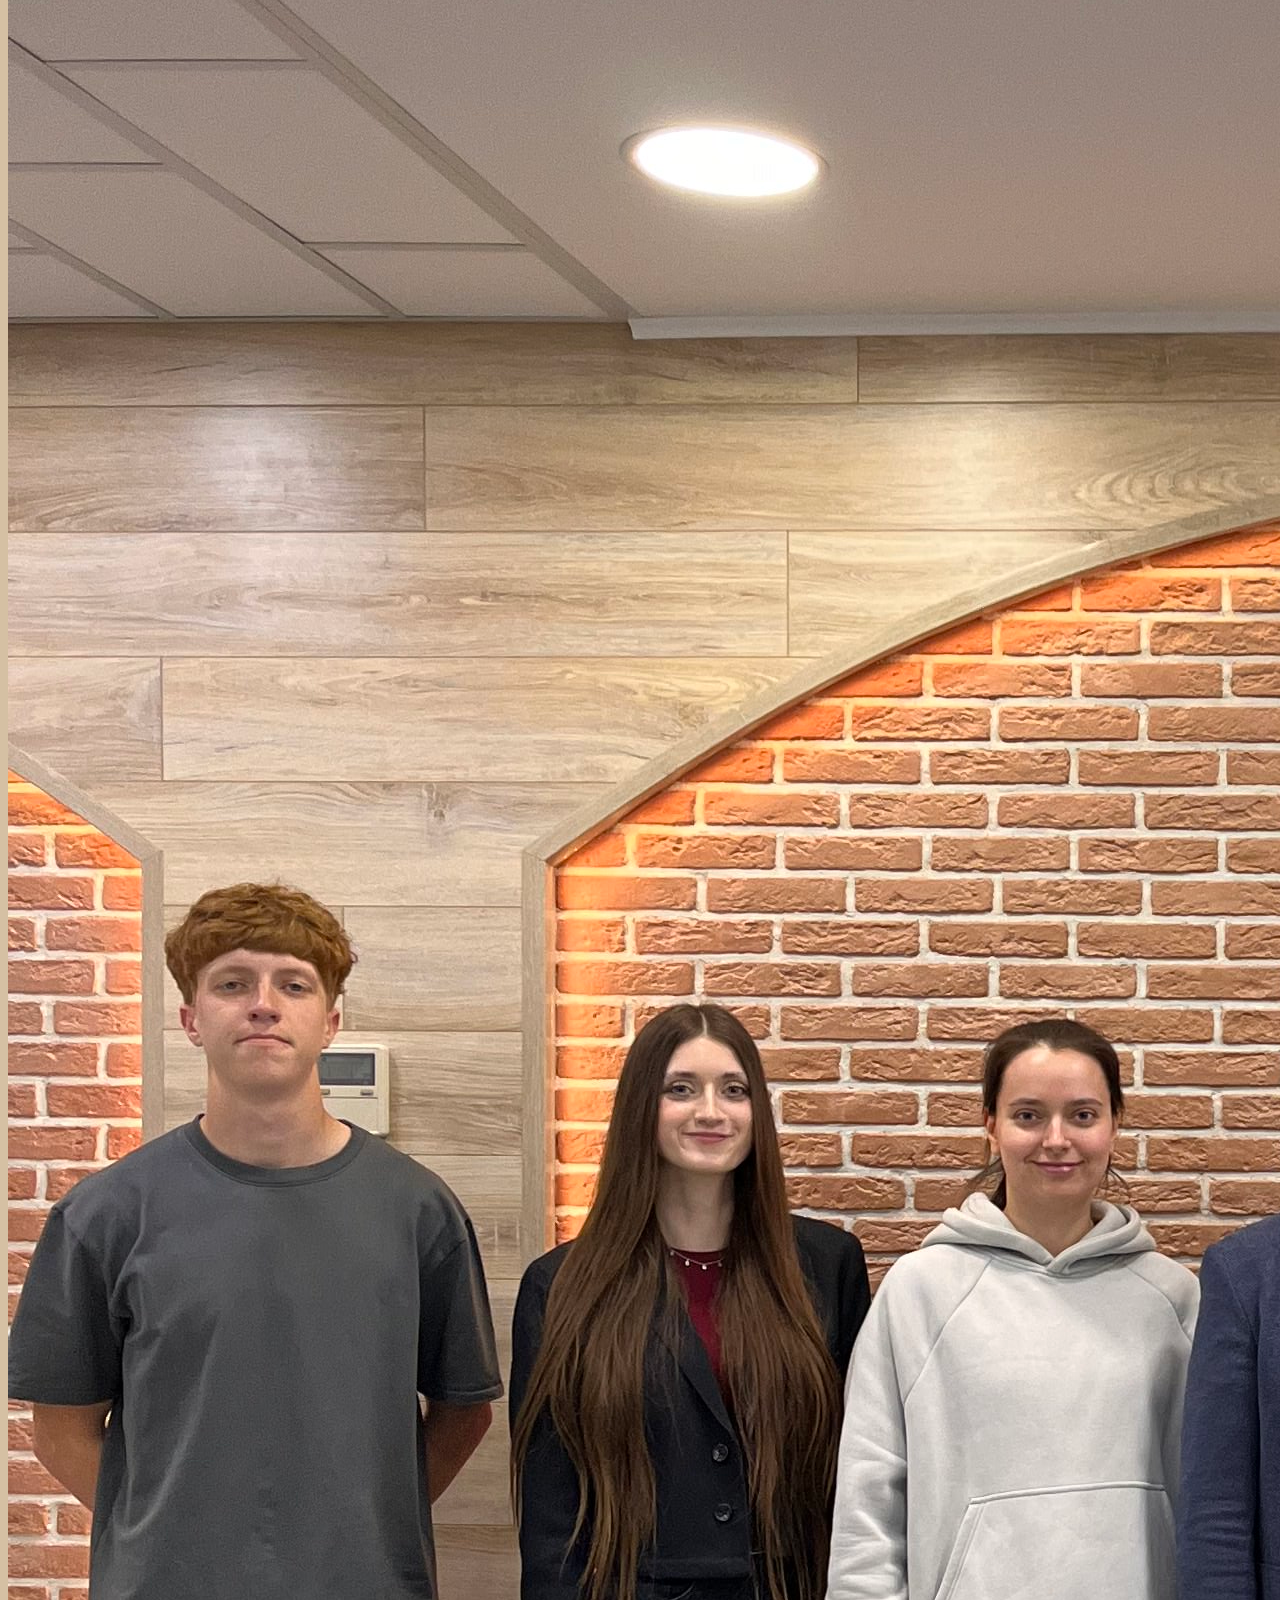
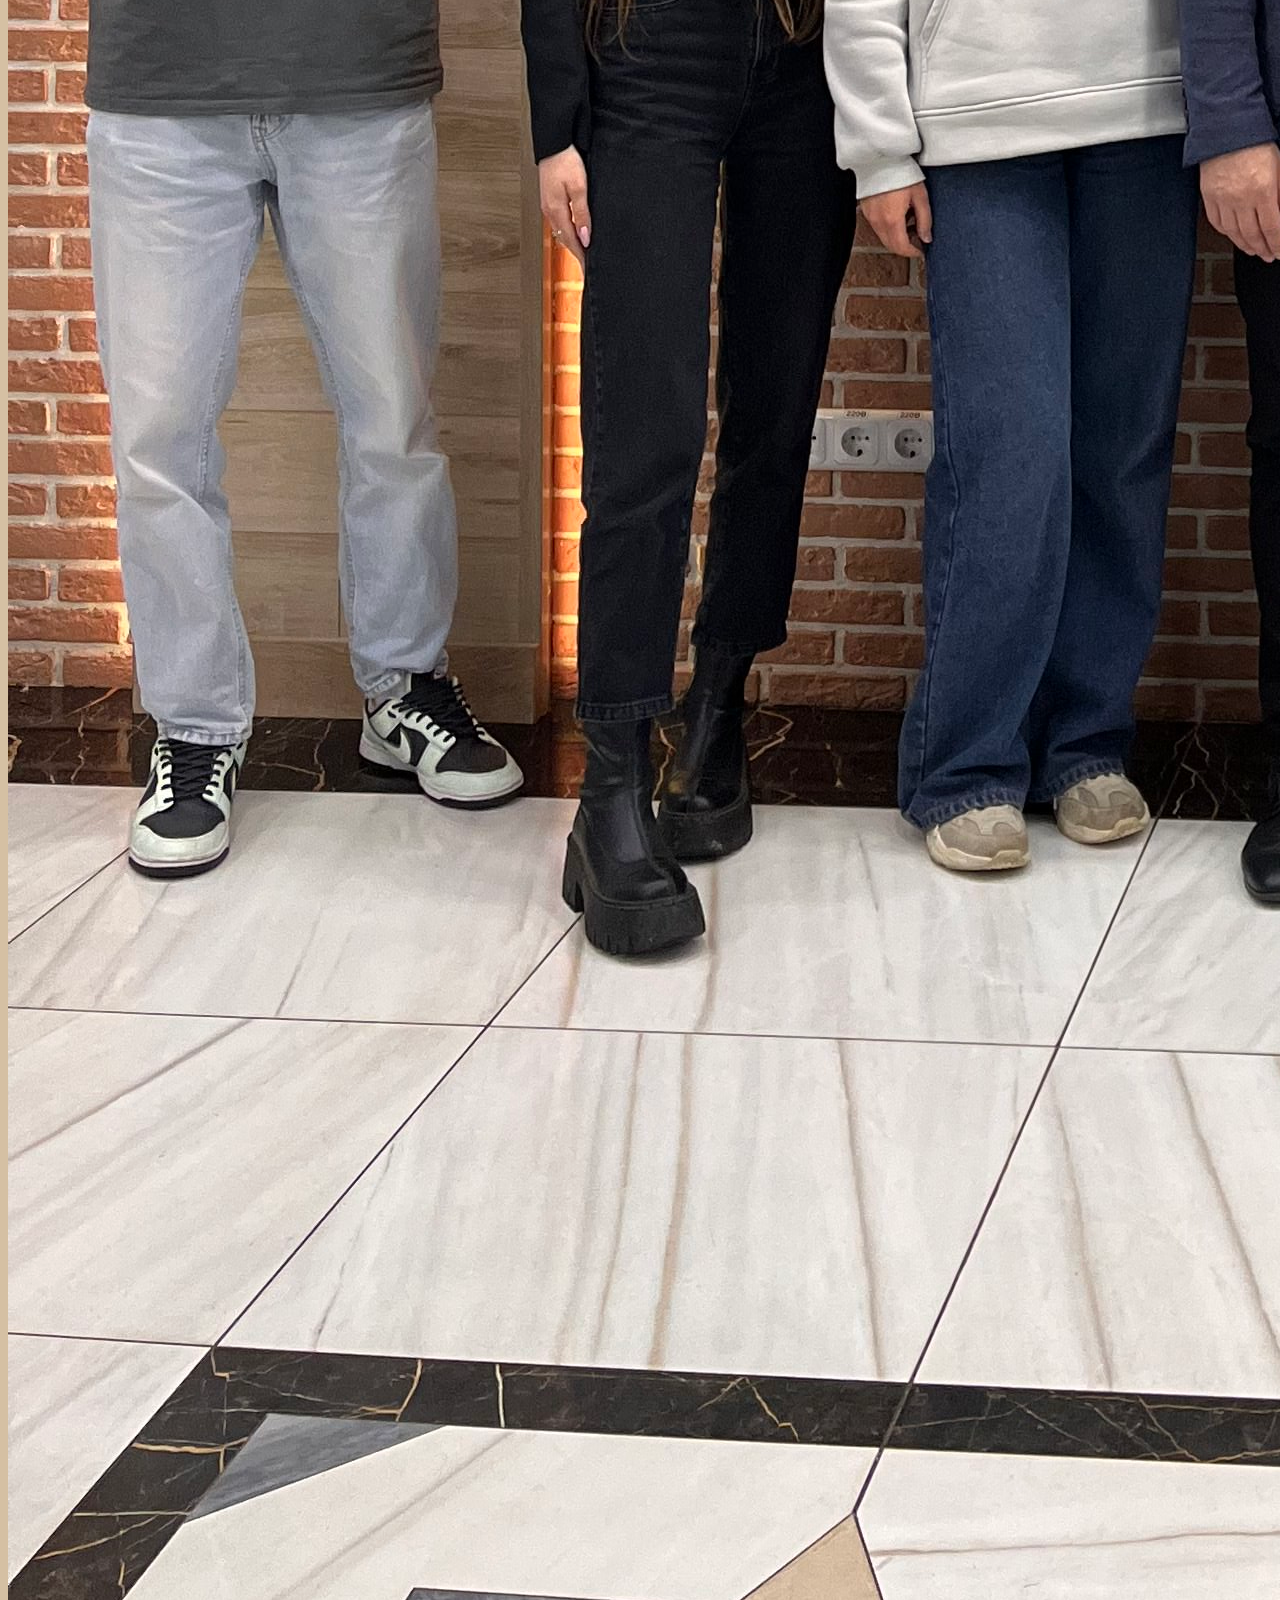
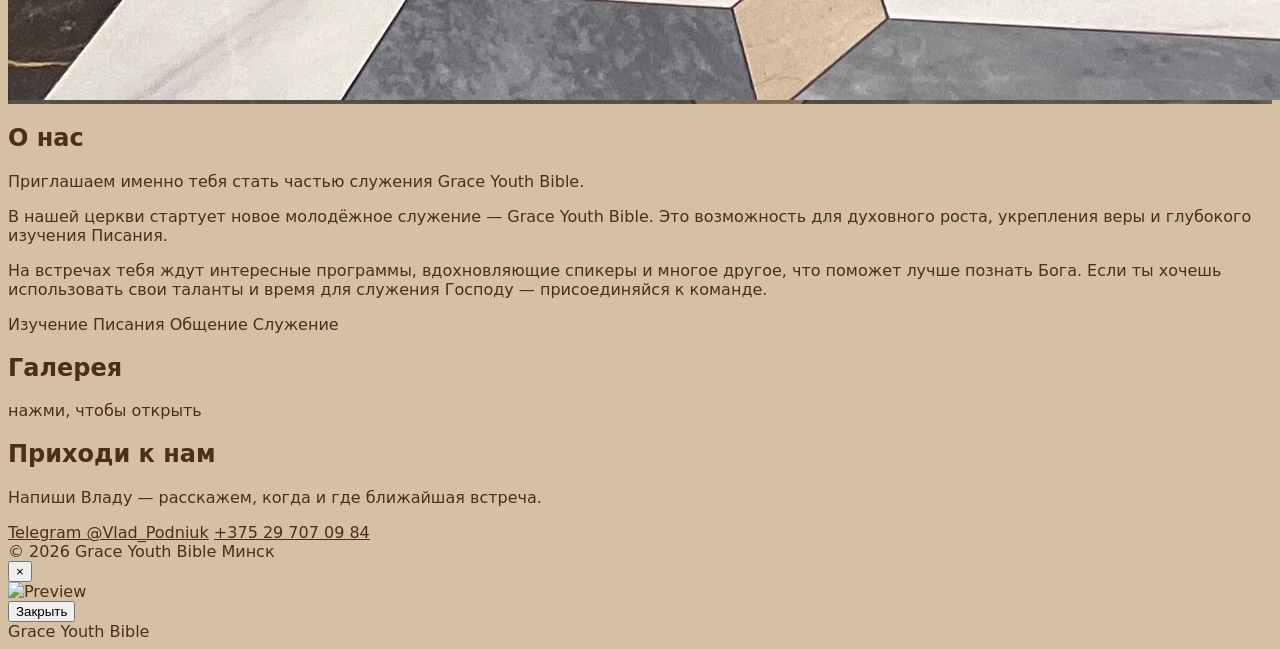
==== commit a51ce0e8: "feat: apply Grace Youth Bible redesign markup" ====
--- a/index.html
+++ b/index.html
@@ -1,162 +1,106 @@
 <!DOCTYPE html>
 <html lang="ru">
 <head>
-    <meta charset="UTF-8">
-    <meta name="viewport" content="width=device-width, initial-scale=1">
-    <title>Grace Youth Bible</title>
-    <meta name="description" content="Grace Youth Bible — молодежное служение. О нас, вакансии, галерея, контакты.">
-    <link rel="icon" type="image/jpeg" href="images/logo.jpg">
-    <link rel="shortcut icon" type="image/jpeg" href="images/logo.jpg">
-    <link rel="apple-touch-icon" href="images/logo.jpg">
-    <link rel="preconnect" href="https://cdn.jsdelivr.net" crossorigin>
-    <link href="https://cdn.jsdelivr.net/npm/bootstrap@5.3.3/dist/css/bootstrap.min.css" rel="stylesheet">
-    <link rel="stylesheet" href="https://cdn.jsdelivr.net/npm/bootstrap-icons@1.11.3/font/bootstrap-icons.css">
-    <link rel="stylesheet" href="styles.css">
+<meta charset="UTF-8">
+<meta name="viewport" content="width=device-width, initial-scale=1">
+<title>Grace Youth Bible — молодёжное служение</title>
+<meta name="description" content="Grace Youth Bible — молодёжное служение: вера, Писание, единство. О нас, галерея, контакты.">
+<meta name="theme-color" content="#eef1f2">
+<link rel="icon" type="image/jpeg" href="images/logo.jpg">
+<link rel="apple-touch-icon" href="images/logo.jpg">
+<meta property="og:title" content="Grace Youth Bible">
+<meta property="og:description" content="Молодёжное служение: вера, Писание, единство.">
+<meta property="og:image" content="images/IMG_2758.jpg">
+<link rel="preconnect" href="https://fonts.googleapis.com">
+<link rel="preconnect" href="https://fonts.gstatic.com" crossorigin>
+<link rel="stylesheet" href="styles.css">
 </head>
-<body>
-    <header class="position-sticky top-0 z-3 shadow-sm bg-body" id="top">
-        <nav class="navbar navbar-expand-lg container">
-            <a class="navbar-brand fw-bold" href="#top">Grace Youth Bible</a>
-            <button class="navbar-toggler" type="button" data-bs-toggle="collapse" data-bs-target="#navbarGYB" aria-controls="navbarGYB" aria-expanded="false" aria-label="Toggle navigation">
-                <span class="navbar-toggler-icon"></span>
-            </button>
-            <div class="collapse navbar-collapse" id="navbarGYB">
-                <ul class="navbar-nav ms-auto mb-2 mb-lg-0">
-                    <li class="nav-item"><a class="nav-link" href="#about">О нас</a></li>
-                    <li class="nav-item"><a class="nav-link" href="#vacancies">Вакансии</a></li>
-                    <li class="nav-item"><a class="nav-link" href="#gallery">Галерея</a></li>
-                    <li class="nav-item"><a class="nav-link" href="#contacts">Контакты</a></li>
-                </ul>
-            </div>
-        </nav>
-    </header>
+<body id="top">
 
-    <section class="hero d-flex align-items-center text-center text-light">
-        <div class="container py-5">
-            <h1 class="display-5 fw-bold">Grace Youth Bible</h1>
-            <p class="lead opacity-75">Молодежное служение. Вера, Писание, единство.</p>
-            <a href="#about" class="btn btn-warning btn-lg mt-2">Узнать больше</a>
+<header class="site-header">
+  <div class="wrap bar">
+    <a class="brand" href="#top">
+      <img src="images/logo.jpg" alt="">
+      <span>Grace Youth Bible</span>
+    </a>
+    <button class="burger" id="burger" aria-label="Меню" aria-expanded="false" aria-controls="menu"><span></span></button>
+    <nav class="menu" id="menu">
+      <a href="#about">О нас</a>
+      <a href="#gallery">Галерея</a>
+      <a href="#contacts">Контакты</a>
+      <a class="btn btn-primary btn-sm" href="https://t.me/Vlad_Podniuk" target="_blank" rel="noopener">Написать</a>
+    </nav>
+  </div>
+</header>
+
+<main>
+  <section class="wrap hero">
+    <div>
+      <div class="kicker">Молодёжное служение</div>
+      <h1>Вера.<br>Писание.<br>Единство.</h1>
+      <p>Встречи, где Слово Божие становится ближе, а друзья — настоящими.</p>
+      <div class="actions">
+        <a class="btn btn-primary" href="https://t.me/Vlad_Podniuk" target="_blank" rel="noopener">Присоединиться</a>
+        <a class="btn btn-secondary" href="#about">О нас</a>
+      </div>
+    </div>
+    <div class="hero-media">
+      <div class="blob-a"></div>
+      <div class="blob-b"></div>
+      <img class="washed" src="images/IMG_2758.jpg" alt="Встреча молодёжного служения Grace Youth Bible">
+    </div>
+  </section>
+
+  <section id="about" class="wrap block">
+    <div class="about">
+      <div>
+        <h2>О нас</h2>
+        <p class="lede">Приглашаем именно тебя стать частью служения Grace Youth Bible.</p>
+      </div>
+      <div>
+        <p>В нашей церкви стартует новое молодёжное служение — Grace Youth Bible. Это возможность для духовного роста, укрепления веры и глубокого изучения Писания.</p>
+        <p>На встречах тебя ждут интересные программы, вдохновляющие спикеры и многое другое, что поможет лучше познать Бога. Если ты хочешь использовать свои таланты и время для служения Господу — присоединяйся к команде.</p>
+        <div class="tags">
+          <span class="tag">Изучение Писания</span>
+          <span class="tag">Общение</span>
+          <span class="tag">Служение</span>
         </div>
-    </section>
+      </div>
+    </div>
+  </section>
 
-    <main>
-        <!-- About -->
-        <section id="about" class="py-5 border-bottom">
-            <div class="container">
-                <div class="row align-items-center g-4">
-                    <div class="col-12 col-md-6">
-                        <h2 class="section-title">О нас</h2>
-                        <p class="mb-3">Приглашаем именно тебя стать частью служения Grace Youth Bible!</p>
-                        <button class="btn btn-outline-dark" data-bs-toggle="collapse" data-bs-target="#aboutMore" aria-expanded="false" aria-controls="aboutMore">Узнать больше</button>
-                    </div>
-                    <div class="col-12 col-md-6 order-first order-md-last">
-                        <img src="images/IMG_2755.jpg" class="img-fluid rounded shadow-sm object-fit-cover object-position-center about-image" alt="Grace Youth Bible">
-                    </div>
-                </div>
-                <div class="collapse mt-4" id="aboutMore">
-                    <div class="card card-body lead">
-                        В нашей церкви стартует новое молодежное служение — Grace Youth Bible! Это уникальная возможность для духовного роста, укрепления веры и глубокого изучения Писания. На наших встречах тебя ждут интересные программы, вдохновляющие спикеры, глубокое изучение Писания и многое другое, что поможет лучше познать Бога. Если ты хочешь использовать свои таланты и время для служения Господу и поддержать молодежь, присоединяйся к команде Grace Youth Bible! Вместе мы сможем сделать наше служение ярким и значимым. Ждем тебя!
-                    </div>
-                </div>
-            </div>
-        </section>
+  <section id="gallery" class="wrap block">
+    <div class="block-head">
+      <h2>Галерея</h2>
+      <span class="muted">нажми, чтобы открыть</span>
+    </div>
+    <div class="grid" id="gallery-grid"></div>
+  </section>
 
-        <!-- Vacancies Slider -->
-        <section id="vacancies" class="py-5 bg-light border-bottom">
-            <div class="container">
-                <div class="d-flex justify-content-between align-items-end mb-3">
-                    <h2 class="section-title m-0">Вакансии</h2>
-                    <div class="text-muted small">Присоединяйся к команде!</div>
-                </div>
+  <section id="contacts" class="wrap block">
+    <div class="contact">
+      <div>
+        <h2>Приходи к нам</h2>
+        <p>Напиши Владу — расскажем, когда и где ближайшая встреча.</p>
+      </div>
+      <div class="contact-actions">
+        <a class="btn btn-light" href="https://t.me/Vlad_Podniuk" target="_blank" rel="noopener">Telegram @Vlad_Podniuk</a>
+        <a class="btn btn-outline-light" href="tel:+375297070984">+375 29 707 09 84</a>
+      </div>
+    </div>
+  </section>
+</main>
 
-                <div id="vacancyCarousel" class="carousel slide" data-bs-ride="carousel">
-                    <div class="carousel-inner">
-                        <div class="carousel-item active">
-                            <div class="card h-100">
-                                <div class="card-body">
-                                    <h5 class="card-title"><i class="bi bi-camera-video me-2"></i>Медиа-специалисты</h5>
-                                    <p class="card-text">Если ты увлечён техникой, любишь работать с видео, фото и графикой — это твой шанс проявить себя! Ты будешь создавать яркий визуальный контент, помогать делать наши встречи запоминающимися и делиться вдохновением через соцсети.</p>
-                                </div>
-                            </div>
-                        </div>
-                        <div class="carousel-item">
-                            <div class="card h-100">
-                                <div class="card-body">
-                                    <h5 class="card-title"><i class="bi bi-pencil-square me-2"></i>Текстовики</h5>
-                                    <p class="card-text">Если ты умеешь красиво и интересно писать — добро пожаловать! Анонсы, посты, сценарии и размышления, которые помогают молодежи лучше понять Слово Божие.</p>
-                                </div>
-                            </div>
-                        </div>
-                        <div class="carousel-item">
-                            <div class="card h-100">
-                                <div class="card-body">
-                                    <h5 class="card-title"><i class="bi bi-book me-2"></i>Библия для религиозных</h5>
-                                    <p class="card-text">Любишь изучать Библию и делиться этим с другими? Веди встречи по углублённому изучению Писания, помогай молодым людям расти духовно, отвечай на вопросы и молись за них.</p>
-                                </div>
-                            </div>
-                        </div>
-                        <div class="carousel-item">
-                            <div class="card h-100">
-                                <div class="card-body">
-                                    <h5 class="card-title"><i class="bi bi-brush me-2"></i>Декораторы</h5>
-                                    <p class="card-text">Украшай зал, придумывай тематические декорации и создавай особую атмосферу для встреч и праздников. Если есть талант к дизайну или рукоделию — это для тебя!</p>
-                                </div>
-                            </div>
-                        </div>
-                    </div>
-                    <button class="carousel-control-prev" type="button" data-bs-target="#vacancyCarousel" data-bs-slide="prev">
-                        <span class="carousel-control-prev-icon" aria-hidden="true"></span>
-                        <span class="visually-hidden">Previous</span>
-                    </button>
-                    <button class="carousel-control-next" type="button" data-bs-target="#vacancyCarousel" data-bs-slide="next">
-                        <span class="carousel-control-next-icon" aria-hidden="true"></span>
-                        <span class="visually-hidden">Next</span>
-                    </button>
-                </div>
+<footer class="wrap">
+  <span>© <span id="year"></span> Grace Youth Bible</span>
+  <span>Минск</span>
+</footer>
 
-                <p class="mt-4 mb-0 text-center">Если ты хочешь служить, развиваться и делать что-то значимое — присоединяйся к нашей команде!</p>
-            </div>
-        </section>
+<div class="lightbox" id="lightbox" role="dialog" aria-modal="true" aria-label="Просмотр фото">
+  <button type="button" id="lightbox-close" aria-label="Закрыть">×</button>
+  <img id="lightbox-img" alt="">
+</div>
 
-        <section id="gallery" class="py-5 border-bottom">
-            <div class="container">
-                <h2 class="section-title mb-4">Галерея</h2>
-                <div id="galleryCarousel" class="carousel slide gallery-carousel" data-bs-ride="carousel">
-                    <div class="carousel-indicators" id="galleryIndicators"><!-- indicators via JS --></div>
-                    <div class="carousel-inner" id="galleryInner"><!-- slides via JS --></div>
-                    <button class="carousel-control-prev" type="button" data-bs-target="#galleryCarousel" data-bs-slide="prev">
-                        <span class="carousel-control-prev-icon" aria-hidden="true"></span>
-                        <span class="visually-hidden">Previous</span>
-                    </button>
-                    <button class="carousel-control-next" type="button" data-bs-target="#galleryCarousel" data-bs-slide="next">
-                        <span class="carousel-control-next-icon" aria-hidden="true"></span>
-                        <span class="visually-hidden">Next</span>
-                    </button>
-                </div>
-            </div>
-        </section>
-
-        <!-- Contacts -->
-        <section id="contacts" class="py-5 bg-light">
-            <div class="container">
-                <h2 class="section-title mb-4">Контакты</h2>
-                <div class="d-flex flex-column flex-md-row align-items-start gap-3">
-                    <a class="btn btn-outline-dark d-inline-flex align-items-center" href="https://t.me/Vlad_Podniuk" target="_blank" rel="noopener">
-                        <i class="bi bi-telegram me-2"></i> Telegram @Vlad_Podniuk
-                    </a>
-                    <a class="btn btn-outline-success d-inline-flex align-items-center" href="tel:+375297070984">
-                        <i class="bi bi-telephone me-2"></i> +375 29 707 09 84
-                    </a>
-                </div>
-            </div>
-        </section>
-    </main>
-
-    <footer class="py-4 text-center small text-muted">
-        <div class="container">© <span id="year"></span> Grace Youth Bible</div>
-    </footer>
-
-    <script src="https://cdn.jsdelivr.net/npm/bootstrap@5.3.3/dist/js/bootstrap.bundle.min.js"></script>
-    <script src="main.js"></script>
+<script src="main.js"></script>
 </body>
 </html>
